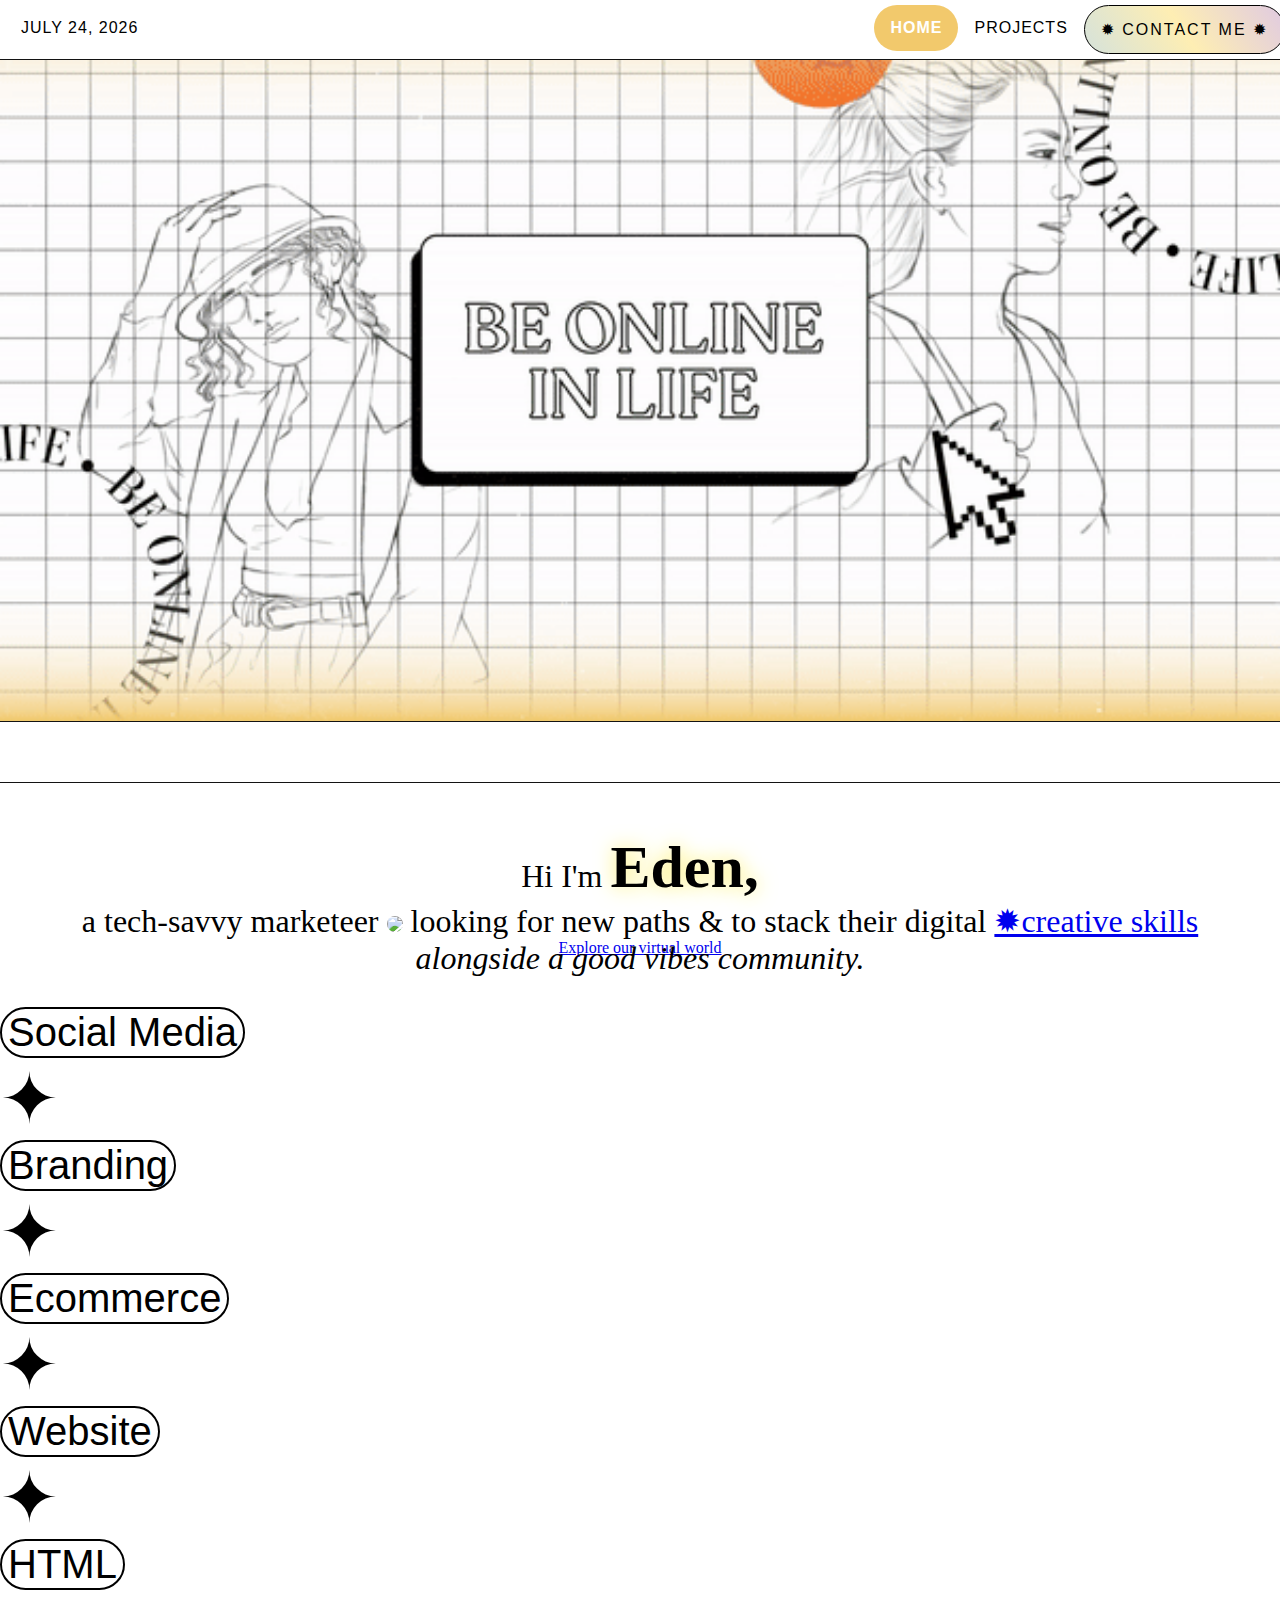
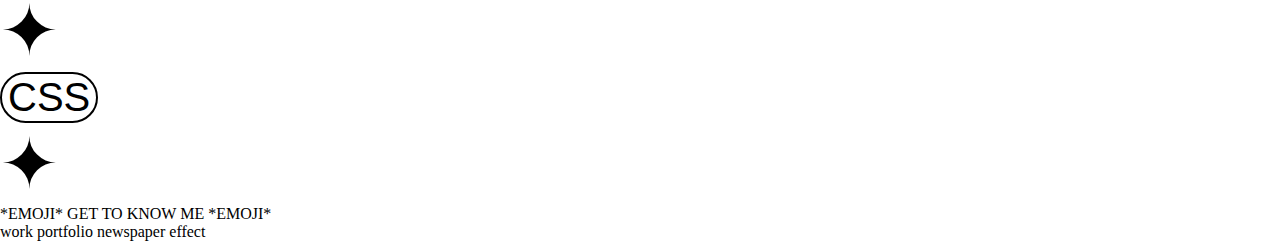
==== index.html @ e12b5750 "changing nav buttons and adding text of tech-savvy" ====
<!DOCTYPE html>
<html lang="en">

<head>
  <meta charset="UTF-8">
  <meta http-equiv="X-UA-Compatible" content="IE=edge">
  <meta name="viewport" content="width=device-width, initial-scale=1.0">
  <title>Eden Siregar ✦ Portfolio ✦</title>
  <link rel="stylesheet" href="css/style.css">
</head>

<body>
  <div class="container">
    <div class="topnav">
      <span class="menu-left" id="datetime"></span>
      <div class="topnav-right">
        <a class="active" href="#home">Home</a>
        <a href="#search">Projects</a>
        <a class="contact-button" href="#contact">✹ contact me ✹</a>
      </div>
    </div>
    <!-- <nav>
      <ul>
        <li><span class="menu-left" id="datetime"></span></li>
      </ul>
      <ul>
        <li><a class="menu-right" href="home">Home</a></li>
        <li><a class="menu-right" href="projects">Projects</a></li>
        <li><a class="menu-right" href="about">About</a></li>
      </ul>
    </nav> -->
    <header>
      <div>
        <img class="img"
          src="img/ezgif.com-gif-maker.gif">
      </div>
          <!-- 1 -->
    <div class="position-relative marquee-container d-none d-sm-block">
      <div class="marquee d-flex justify-content-around">
        <span>Do you have an exciting <b>project</b> in mind?</span>
        <a class="bubble-link-arrow">Contac me</a>
        <span>Ready to start?</span>
        <a class="bubble-link-arrow">Contac me</a>
        <span>For collabs</span>
        <a class="bubble-link-arrow">Contac me</a>
      </div>
    </div>
      <!-- <div>
        <p class="title">
          <span class="hi">Hi, I'm </span>
        </p>
      </div> -->
    </header>
    <!-- Main text -->
    <!-- 
      <div class="ilc-inline-text">
        <div class="ilc-inline-text-info">
          <h1 class="ilc-inline-text-name">For slashies
            <span class="ilc-inline-text-img-wrapper" id="ilc-inline-text-img-wrapper-home-girl">
              <img src="/s/ilc-backhat-tiny-2022-01-29.jpg">
            </span>
          looking for new <span class="ilc-words-on-line-above-a">paths &amp; to stack their digital</span> <a href="https://ilovecreatives.com/course-directory">✹creative skills</a> <em>alongside a good vibes community.</em></h1>
          <div class="ilc-inline-text-small-text">
            <a href="#home-creative-profiles">Explore our virtual world →</a>
          </div>
        </div>
      </div>


     -->

    <div class="main-text-div">
      <div class="main-text-div-inner">
        <h1 class="main-text">
          Hi I'm <span class="edenname">Eden,</span>
          <span class="main-text-img-wrapper">a tech-savvy marketeer
            <img src="https://ilovecreatives.com/s/ilc-backhat-tiny-2022-01-29.jpg">
            <!-- Continue from class main-text-words-on-line-above -->
            looking for new <span class="main-text-words-on-line-above">paths &amp; to stack their digital</span> <a
              href="https://ilovecreatives.com/course-directory">✹creative skills</a> <em>alongside a good vibes
              community.</em>
        </h1>
        </span>
        </h1>
        <div class="small-text">
          <a href="www.google.com">Explore our virtual world</a>
        </div>
      </div>
    </div>

    <div><button class="button4">Social Media</button></div><div class="symbol">✦</div> 
    <div><button class="button4">Branding</button></div><div class="symbol">✦</div> 
    <div><button class="button4">Ecommerce</button></div><div class="symbol">✦</div> 
    <div><button class="button4">Website</button></div><div class="symbol">✦</div> 
    <div><button class="button4">HTML</button></div><div class="symbol">✦</div> 
    <div><button class="button4">CSS</button></div><div class="symbol">✦</div> 

    <div>*EMOJI* GET TO KNOW ME *EMOJI*</div>

    <div>work portfolio newspaper effect</div>
    
  </div>
  <!-- JS Files -->
  <script src="js/main.js"></script>
</body>

</html>
---- css/style.css ----
/* Add a black background color to the top navigation */
.topnav {
  background-color: white;
  overflow: hidden;
  position: fixed;
  width: 100%;
  top: 0px;
  z-index: 999;
  font-family: Arial, Helvetica, sans-serif;
  border-bottom: solid 1px #131313;
  letter-spacing: 1px;
  text-transform: uppercase;
  padding: 5px;
}

/* Style the links inside the navigation bar */
.topnav a {
float: left;
color: black;
text-align: center;
padding: 14px 16px;
text-decoration: none;
font-size: 16px;
}

.topnav span {
  float: left;
  color: black;
  text-align: center;
  padding: 14px 16px;
  text-decoration: none;
  font-size: 16px;
  }

  .contact-button {
    background-image: linear-gradient(236deg, #e0cae2, #feeeb3 51%, #d5e2db);
    border-style: solid;
    border-width: 1px;
    border-radius: 25px;
    letter-spacing: 2px;
  }

  .contact-button:hover {
    background-image: linear-gradient(236deg, #e0cae2, #feeeb3 51%, #d5e2db);
    border-style: solid;
    border-width: 1px;
    border-radius: 25px;
    letter-spacing: 2px;
  }

/* Change the color of links on hover */
.topnav a:hover {
background-color: #ddd;
color: white;
border-radius: 25px;
}

/* Add a color to the active/current link */
.topnav a.active {
background-color: #f2c96c;
color: white;
font-weight: bold;
border-radius: 25px;
}

/* Right-aligned section inside the top navigation */
.topnav-right {
float: right;
}

header {
  margin-top: 0px;
}

body {
  margin: 0px;
  background-color: white;
}

.container {
  width: 100%;
  margin-left: auto;
  margin-right: auto;
  background-color: white;
}

.title {
  width: 100%;
  font-family: sans-serif;
  font-weight: bold;
  text-transform: uppercase;
  text-align: center;
  font-size: 150px;
  position: relative;
  top: 200px;
  color: #5eabe7;
}

.hi {
  position: relative;
  bottom: 50px;
  font-size: 50px;
}

.img {
  width: 100%;
  height: auto;
}

/* Main text */
.main-text-div {
  display: flex;
  text-align: center;
  padding: 50px;
}

.main-text-div-inner {
  display: block;
  flex: 1 1 auto;
}

.main-text {
  display: inline;
  text-align: center;
  font-weight: normal;
}

h1:first-child, h2:first-child, h3:first-child {
  margin-top: 0;
}

span.main-text-img-wrapper {
  height: 0.8em;
}

.main-text-img-wrapper {
  display: inline-block;
  vertical-align: top;
  position: relative;
}

.main-text-img-wrapper img {
  position: relative;
  height: 100%;
  top: 0px;
  left: 0px;
  border-radius: 8px;
}
img {
  max-width: 100%;
  border: 0;
}

.ilc-inline-text-small-text {
  display: inline-block;
  position: relative;
  vertical-align: top;
  white-space: normal;
  max-width: 100px;
  top: 14px;
  font-size: 15px;
  line-height: 1.1em;
  transition: all ease-in-out 200ms;
}

.marquee-container {
  height: 60px;
  font-size: 18px;
  font-family: sans-serif;
  overflow: hidden;
  line-height: 60px;
  border-bottom: solid 1px #131313;
  border-top: solid 7px #131313;
  margin-top: -10px;
}

.bubble-link-arrow {
  text-transform: uppercase;
  border: solid 1px #131313;
  border-radius: 10px;
  margin-left: 5px;
  margin-right: 5px;
  padding-left: 10px;
  padding-right: 10px;
  cursor: pointer;
}

  .marquee {
    left: 100%;
    width: 100%;
    overflow: hidden;
    position: absolute;
    white-space: nowrap;
    animation: marquee 30s linear infinite;
  }

  .marquee2 {
    animation-delay: 15s;
  }
  b {
    padding-left: 10px;
  }


@keyframes marquee {
  0% {
    left: 100%;
  }
  100% {
    left: -100%
  }
}

.button4 {
  background-color: white;
  color: black;
  border: 2px solid #000000;
  border-radius: 30px;
  font-size: 40px;
}

.button4:hover {
  background-color: #000000;
  color: white
}

.symbol {
  font-size: 70px;
}

.edenname {
  text-shadow: 0 0 20px #fff171;
  font-size: 60px;
  font-weight: bold;
}
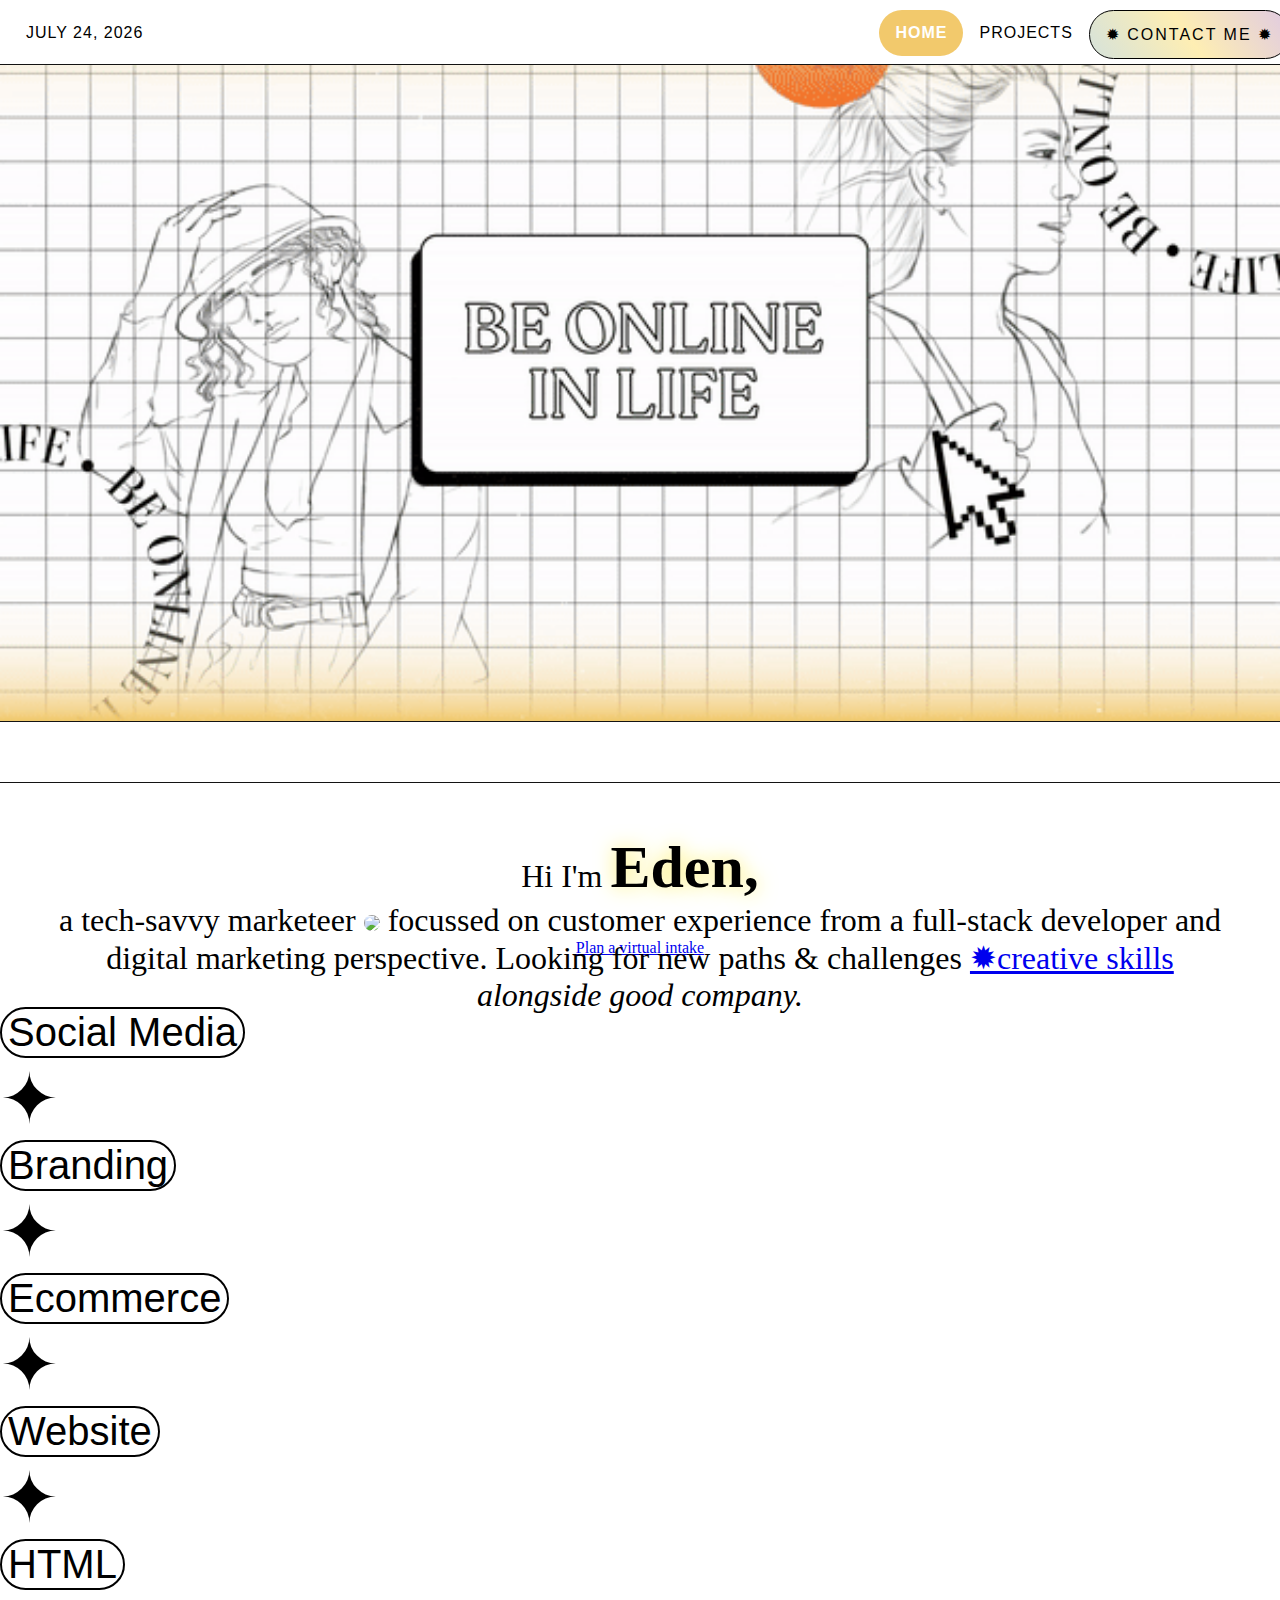
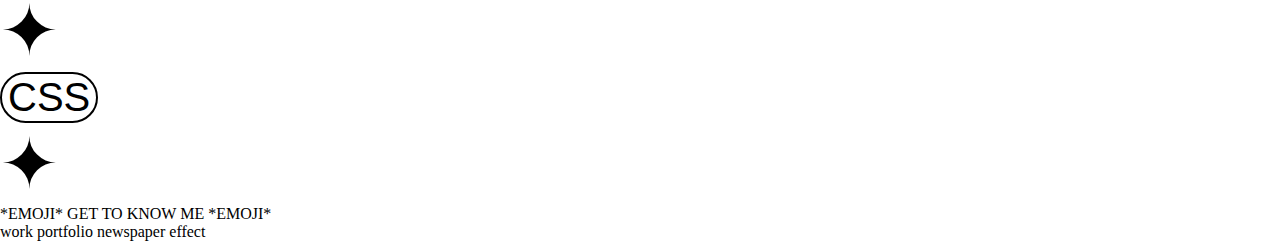
==== commit 53bc2e60: "text edits for tech savvy text" ====
--- a/index.html
+++ b/index.html
@@ -76,14 +76,13 @@
           <span class="main-text-img-wrapper">a tech-savvy marketeer
             <img src="https://ilovecreatives.com/s/ilc-backhat-tiny-2022-01-29.jpg">
             <!-- Continue from class main-text-words-on-line-above -->
-            looking for new <span class="main-text-words-on-line-above">paths &amp; to stack their digital</span> <a
-              href="https://ilovecreatives.com/course-directory">✹creative skills</a> <em>alongside a good vibes
-              community.</em>
+            focussed on customer experience from a full-stack developer and digital marketing perspective. Looking for new <span class="main-text-words-on-line-above">paths &amp; challenges</span> <a
+              href="https://ilovecreatives.com/course-directory">✹creative skills</a> <em>alongside good company.</em>
         </h1>
         </span>
         </h1>
         <div class="small-text">
-          <a href="www.google.com">Explore our virtual world</a>
+          <a href="www.google.com">Plan a virtual intake</a>
         </div>
       </div>
     </div>
--- a/css/style.css
+++ b/css/style.css
@@ -10,7 +10,7 @@
   border-bottom: solid 1px #131313;
   letter-spacing: 1px;
   text-transform: uppercase;
-  padding: 5px;
+  padding: 10px 5px 5px 10px;
 }
 
 /* Style the links inside the navigation bar */
@@ -146,6 +146,7 @@
   left: 0px;
   border-radius: 8px;
 }
+
 img {
   max-width: 100%;
   border: 0;
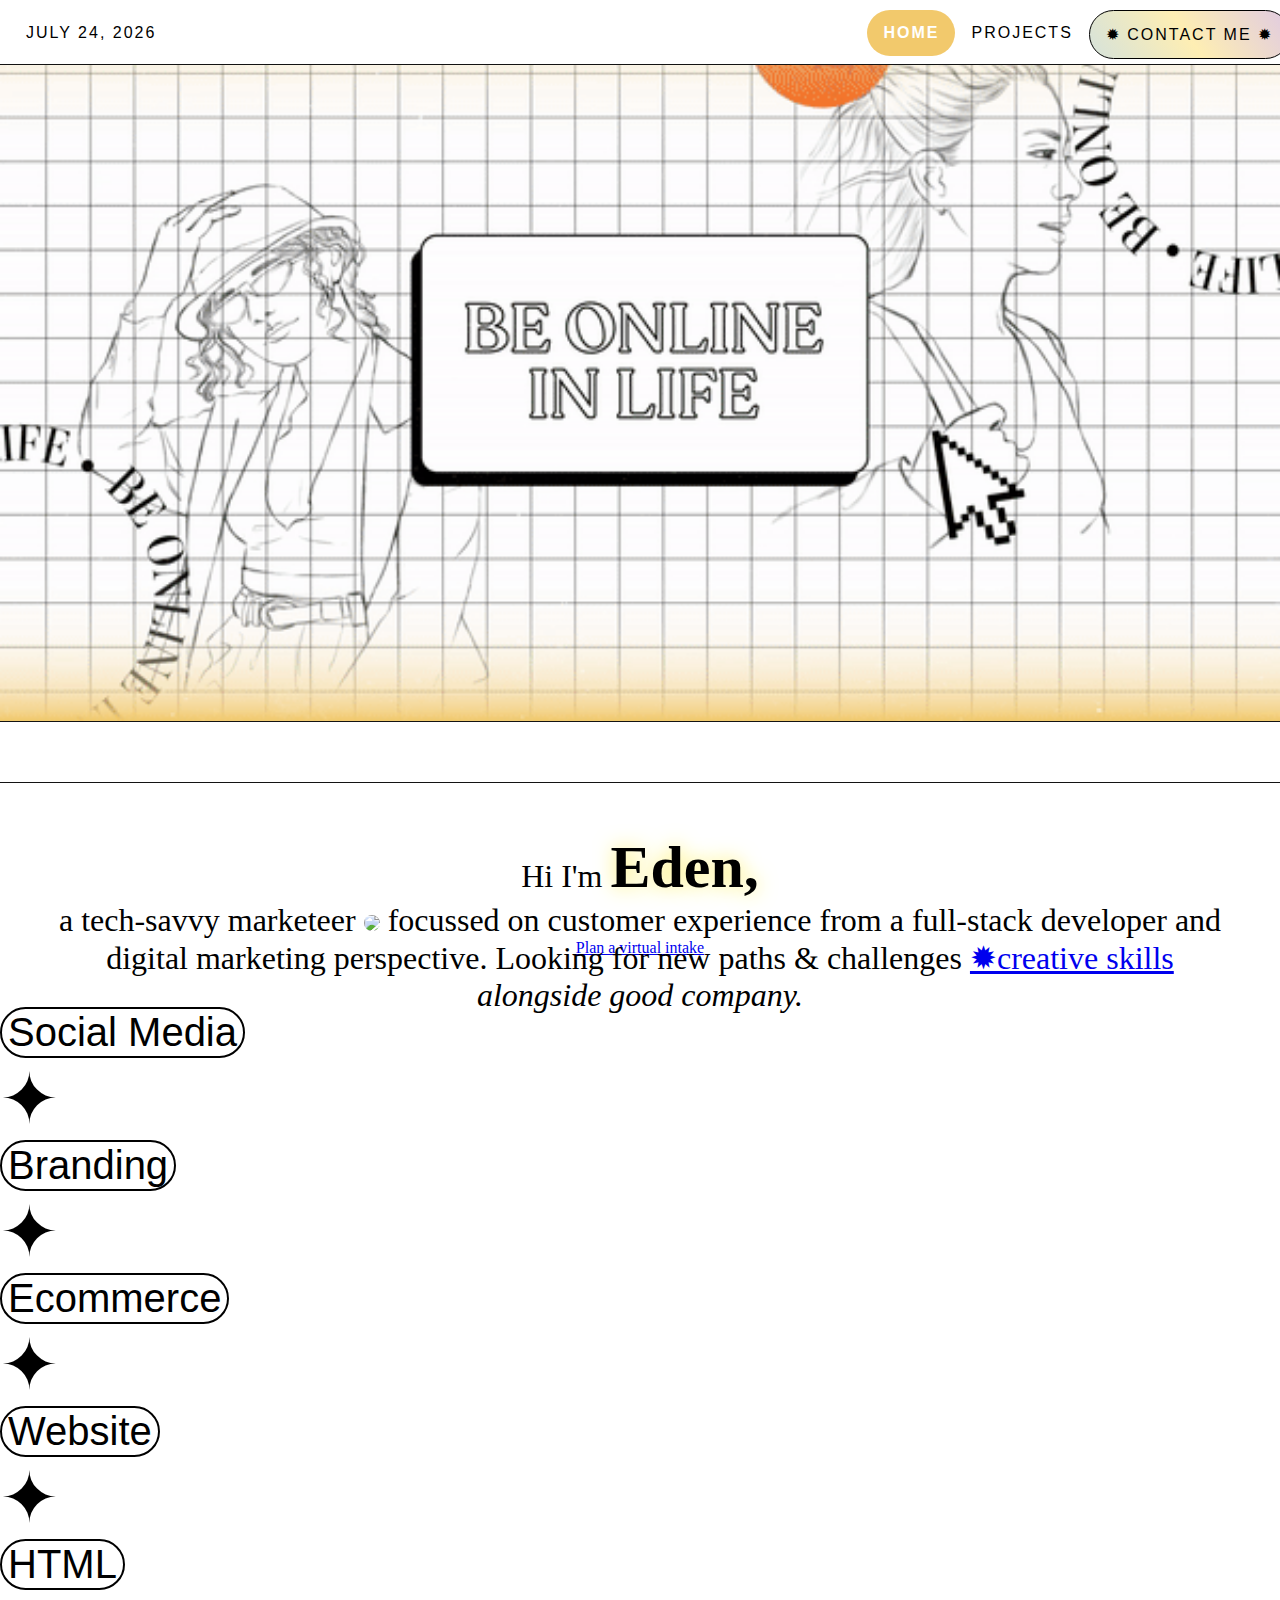
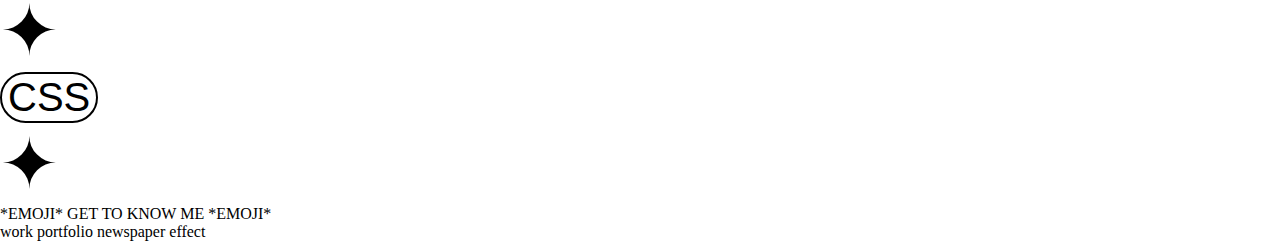
==== commit e7fae9bb: "banners try-out" ====
--- a/index.html
+++ b/index.html
@@ -30,6 +30,8 @@
       </ul>
     </nav> -->
     <header>
+
+    </div>
       <div>
         <img class="img"
           src="img/ezgif.com-gif-maker.gif">
@@ -37,14 +39,29 @@
           <!-- 1 -->
     <div class="position-relative marquee-container d-none d-sm-block">
       <div class="marquee d-flex justify-content-around">
-        <span>Do you have an exciting <b>project</b> in mind?</span>
-        <a class="bubble-link-arrow">Contac me</a>
-        <span>Ready to start?</span>
-        <a class="bubble-link-arrow">Contac me</a>
+        <span>Curious about my professional background?</span>
+        <a class="bubble-link-arrow">Check out my LinkedIn</a>
+        <span>Ready to start? No dancing around the bushes</span>
+        <a class="bubble-link-arrow">Get your estimate here</a>
         <span>For collabs</span>
         <a class="bubble-link-arrow">Contac me</a>
       </div>
     </div>
+
+              <!-- 2 -->
+              <div class="openforwork-banner">
+                <div class="marquee d-flex justify-content-around">
+                  <span>OPEN FOR WORK</span>
+                  <a class="bubble-link-arrow">HIRE ME</a>
+                  <span>OPEN FOR WORK</span>
+                  <a class="bubble-link-arrow">HIRE ME</a>
+                  <span>OPEN FOR WORK</span>
+                  <a class="bubble-link-arrow">HIRE ME</a>
+                  <span>OPEN FOR WORK</span>
+                  <a class="bubble-link-arrow">HIRE ME</a>
+                </div>
+              </div>
+
       <!-- <div>
         <p class="title">
           <span class="hi">Hi, I'm </span>
--- a/css/style.css
+++ b/css/style.css
@@ -8,7 +8,7 @@
   z-index: 999;
   font-family: Arial, Helvetica, sans-serif;
   border-bottom: solid 1px #131313;
-  letter-spacing: 1px;
+  letter-spacing: 2px;
   text-transform: uppercase;
   padding: 10px 5px 5px 10px;
 }
@@ -67,6 +67,7 @@
 .topnav-right {
 float: right;
 }
+
 
 header {
   margin-top: 0px;
@@ -186,6 +187,11 @@
   cursor: pointer;
 }
 
+.bubble-link-arrow:hover {
+  background-color: #7a6151;
+  cursor: pointer;
+}
+
   .marquee {
     left: 100%;
     width: 100%;
@@ -233,4 +239,12 @@
   text-shadow: 0 0 20px #fff171;
   font-size: 60px;
   font-weight: bold;
+}
+
+.openforwork-banner {
+  left: 100%;
+  width: 100%;
+  position: relative;
+  white-space: nowrap;
+  animation: marquee 60s linear infinite;
 }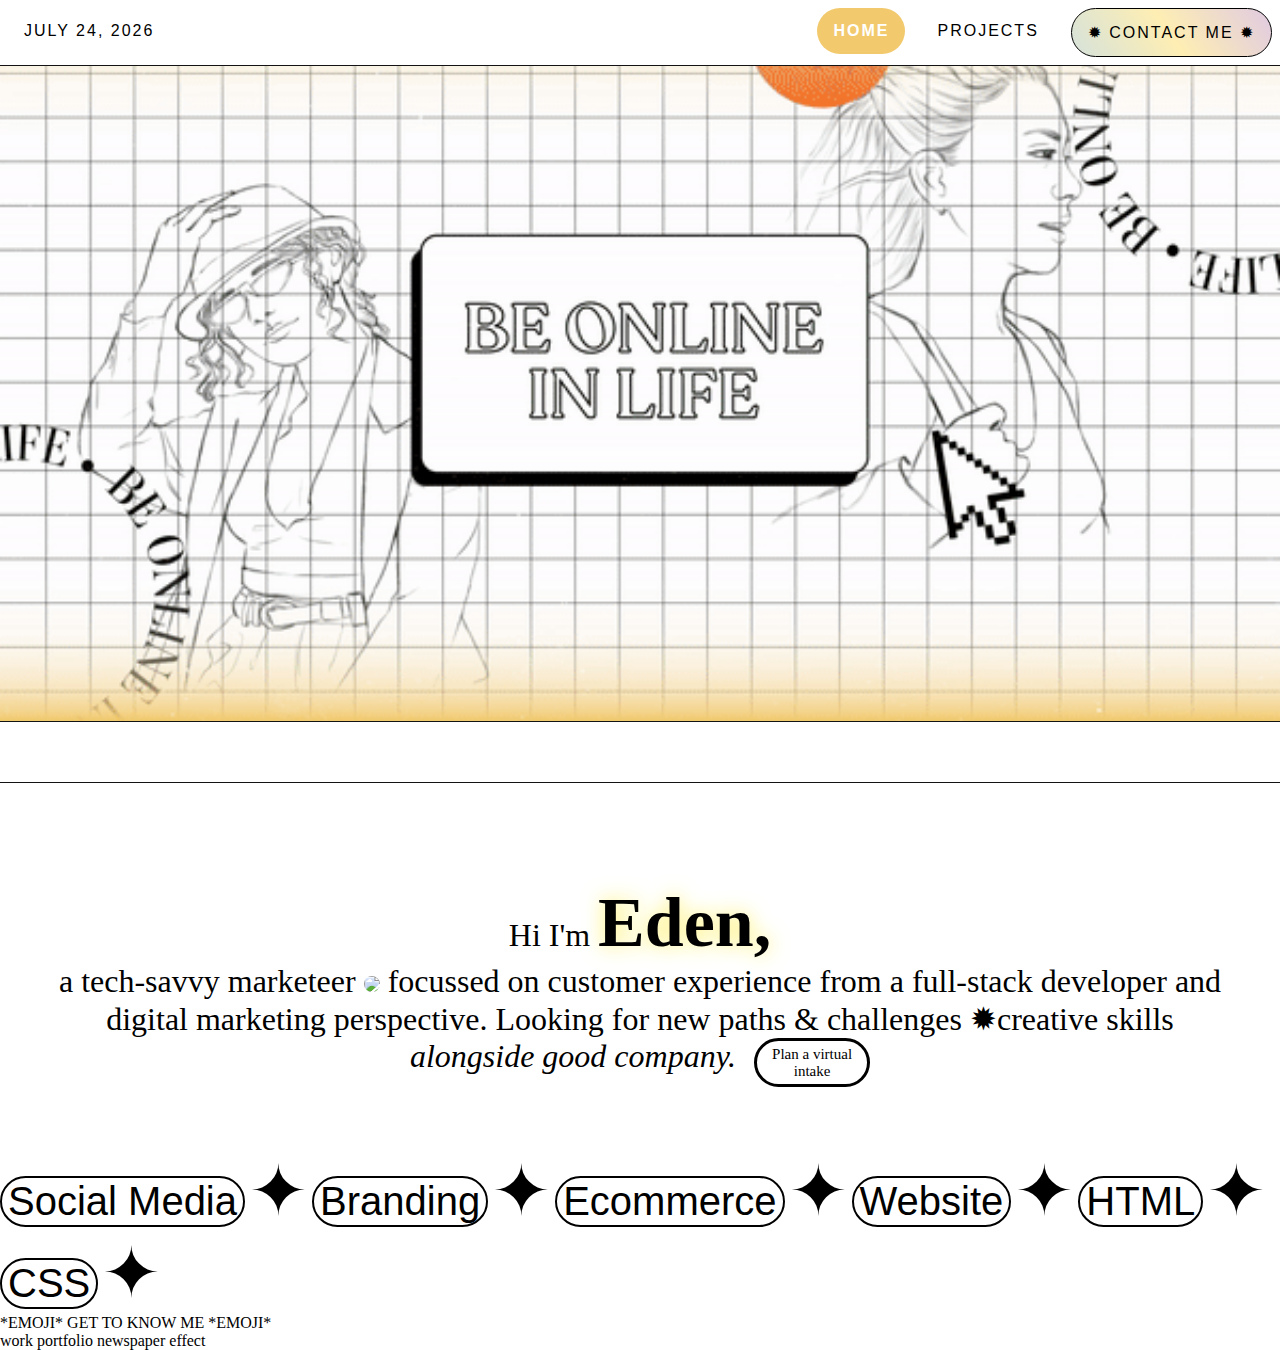
==== commit dc044be2: "banner and button symbols optimised" ====
--- a/index.html
+++ b/index.html
@@ -31,45 +31,44 @@
     </nav> -->
     <header>
 
+  </div>
+  <div>
+    <img class="img" src="img/ezgif.com-gif-maker.gif">
+  </div>
+  <!-- 1 -->
+  <div class="position-relative marquee-container d-none d-sm-block">
+    <div class="marquee d-flex justify-content-around">
+      <span>Curious about my professional background?</span>
+      <a class="bubble-link-arrow">Check out my LinkedIn</a>
+      <span>Ready to start? No dancing around the bushes</span>
+      <a class="bubble-link-arrow">Get your estimate here</a>
+      <span>For collabs</span>
+      <a class="bubble-link-arrow">Contac me</a>
     </div>
-      <div>
-        <img class="img"
-          src="img/ezgif.com-gif-maker.gif">
-      </div>
-          <!-- 1 -->
-    <div class="position-relative marquee-container d-none d-sm-block">
-      <div class="marquee d-flex justify-content-around">
-        <span>Curious about my professional background?</span>
-        <a class="bubble-link-arrow">Check out my LinkedIn</a>
-        <span>Ready to start? No dancing around the bushes</span>
-        <a class="bubble-link-arrow">Get your estimate here</a>
-        <span>For collabs</span>
-        <a class="bubble-link-arrow">Contac me</a>
-      </div>
+  </div>
+
+  <!-- 2 -->
+  <div class="openforwork-banner">
+    <div class="marquee d-flex justify-content-around">
+      <span>OPEN FOR WORK</span>
+      <a class="bubble-link-arrow">HIRE ME</a>
+      <span>OPEN FOR WORK</span>
+      <a class="bubble-link-arrow">HIRE ME</a>
+      <span>OPEN FOR WORK</span>
+      <a class="bubble-link-arrow">HIRE ME</a>
+      <span>OPEN FOR WORK</span>
+      <a class="bubble-link-arrow">HIRE ME</a>
     </div>
+  </div>
 
-              <!-- 2 -->
-              <div class="openforwork-banner">
-                <div class="marquee d-flex justify-content-around">
-                  <span>OPEN FOR WORK</span>
-                  <a class="bubble-link-arrow">HIRE ME</a>
-                  <span>OPEN FOR WORK</span>
-                  <a class="bubble-link-arrow">HIRE ME</a>
-                  <span>OPEN FOR WORK</span>
-                  <a class="bubble-link-arrow">HIRE ME</a>
-                  <span>OPEN FOR WORK</span>
-                  <a class="bubble-link-arrow">HIRE ME</a>
-                </div>
-              </div>
-
-      <!-- <div>
+  <!-- <div>
         <p class="title">
           <span class="hi">Hi, I'm </span>
         </p>
       </div> -->
-    </header>
-    <!-- Main text -->
-    <!-- 
+  </header>
+  <!-- Main text -->
+  <!-- 
       <div class="ilc-inline-text">
         <div class="ilc-inline-text-info">
           <h1 class="ilc-inline-text-name">For slashies
@@ -86,35 +85,49 @@
 
      -->
 
-    <div class="main-text-div">
-      <div class="main-text-div-inner">
-        <h1 class="main-text">
-          Hi I'm <span class="edenname">Eden,</span>
-          <span class="main-text-img-wrapper">a tech-savvy marketeer
-            <img src="https://ilovecreatives.com/s/ilc-backhat-tiny-2022-01-29.jpg">
-            <!-- Continue from class main-text-words-on-line-above -->
-            focussed on customer experience from a full-stack developer and digital marketing perspective. Looking for new <span class="main-text-words-on-line-above">paths &amp; challenges</span> <a
-              href="https://ilovecreatives.com/course-directory">✹creative skills</a> <em>alongside good company.</em>
-        </h1>
-        </span>
-        </h1>
-        <div class="small-text">
-          <a href="www.google.com">Plan a virtual intake</a>
-        </div>
-      </div>
+  <div class="main-text-div">
+    <div class="main-text-div-inner">
+      <h1 class="main-text">
+        Hi I'm <span class="edenname">Eden,</span>
+        <span class="main-text-img-wrapper">a tech-savvy marketeer
+          <img src="https://ilovecreatives.com/s/ilc-backhat-tiny-2022-01-29.jpg">
+          <!-- Continue from class main-text-words-on-line-above -->
+          focussed on customer experience from a full-stack developer and digital marketing perspective. Looking for new
+          <span class="main-text-words-on-line-above">paths &amp; challenges</span> <a
+            href="https://ilovecreatives.com/course-directory">✹creative skills</a> <em>alongside good company.</em>
+          <div class="small-text">
+            <a href="www.google.com">Plan a virtual intake</a>
+          </div>
+      </h1>
+      </span>
     </div>
+  </div>
 
-    <div><button class="button4">Social Media</button></div><div class="symbol">✦</div> 
-    <div><button class="button4">Branding</button></div><div class="symbol">✦</div> 
-    <div><button class="button4">Ecommerce</button></div><div class="symbol">✦</div> 
-    <div><button class="button4">Website</button></div><div class="symbol">✦</div> 
-    <div><button class="button4">HTML</button></div><div class="symbol">✦</div> 
-    <div><button class="button4">CSS</button></div><div class="symbol">✦</div> 
+  <div class="buttons-symbols">
+    <div class="button-symbol-item">
+      <button class="button4">Social Media</button>
+    </div>
+    <div class="symbol button-symbol-item">✦</div>
+    <div class="button-symbol-item">
+      <button class="button4">Branding</button>
+    </div>
+    <div  class="symbol button-symbol-item">✦</div>
+    <div class="button-symbol-item">
+      <button class="button4">Ecommerce</button>
+    </div>
+    <div  class="symbol button-symbol-item">✦</div>
+    <div class="button-symbol-item"><button class="button4">Website</button></div>
+    <div  class="symbol button-symbol-item">✦</div>
+    <div class="button-symbol-item"><button class="button4">HTML</button></div>
+    <div  class="symbol button-symbol-item">✦</div>
+    <div class="button-symbol-item"><button class="button4">CSS</button></div>
+    <div  class="symbol button-symbol-item">✦</div>
+  </div>
 
-    <div>*EMOJI* GET TO KNOW ME *EMOJI*</div>
+  <div>*EMOJI* GET TO KNOW ME *EMOJI*</div>
 
-    <div>work portfolio newspaper effect</div>
-    
+  <div>work portfolio newspaper effect</div>
+
   </div>
   <!-- JS Files -->
   <script src="js/main.js"></script>
--- a/css/style.css
+++ b/css/style.css
@@ -10,7 +10,6 @@
   border-bottom: solid 1px #131313;
   letter-spacing: 2px;
   text-transform: uppercase;
-  padding: 10px 5px 5px 10px;
 }
 
 /* Style the links inside the navigation bar */
@@ -21,6 +20,7 @@
 padding: 14px 16px;
 text-decoration: none;
 font-size: 16px;
+margin: 8px;
 }
 
 .topnav span {
@@ -30,6 +30,7 @@
   padding: 14px 16px;
   text-decoration: none;
   font-size: 16px;
+  margin: 8px;
   }
 
   .contact-button {
@@ -38,6 +39,7 @@
     border-width: 1px;
     border-radius: 25px;
     letter-spacing: 2px;
+    margin-right: 20px;
   }
 
   .contact-button:hover {
@@ -46,6 +48,7 @@
     border-width: 1px;
     border-radius: 25px;
     letter-spacing: 2px;
+    font-weight: bold;
   }
 
 /* Change the color of links on hover */
@@ -113,6 +116,7 @@
   display: flex;
   text-align: center;
   padding: 50px;
+  margin-bottom: 100px;
 }
 
 .main-text-div-inner {
@@ -153,16 +157,34 @@
   border: 0;
 }
 
-.ilc-inline-text-small-text {
+.small-text {
   display: inline-block;
-  position: relative;
   vertical-align: top;
   white-space: normal;
   max-width: 100px;
-  top: 14px;
   font-size: 15px;
   line-height: 1.1em;
   transition: all ease-in-out 200ms;
+  border: solid;
+  border-radius: 25px;
+  padding: 5px;
+  margin-left: 10px;
+  cursor: pointer;
+}
+
+.small-text:hover {
+  background-color: #7a6151;
+  cursor: pointer;
+  color: white;
+}
+
+a {
+  color: inherit;
+  text-decoration: none;
+}
+
+a {
+  background-color: transparent;
 }
 
 .marquee-container {
@@ -237,14 +259,23 @@
 
 .edenname {
   text-shadow: 0 0 20px #fff171;
-  font-size: 60px;
+  font-size: 70px;
   font-weight: bold;
 }
 
 .openforwork-banner {
   left: 100%;
   width: 100%;
+  height: 50px;
+  overflow: hidden;
   position: relative;
   white-space: nowrap;
-  animation: marquee 60s linear infinite;
+  animation: marquee 30s linear infinite;
+  background-color: #cfda94;
+  text-align: center;
+  border-bottom: 1px;
+}
+
+.button-symbol-item {
+  display: inline-block;
 }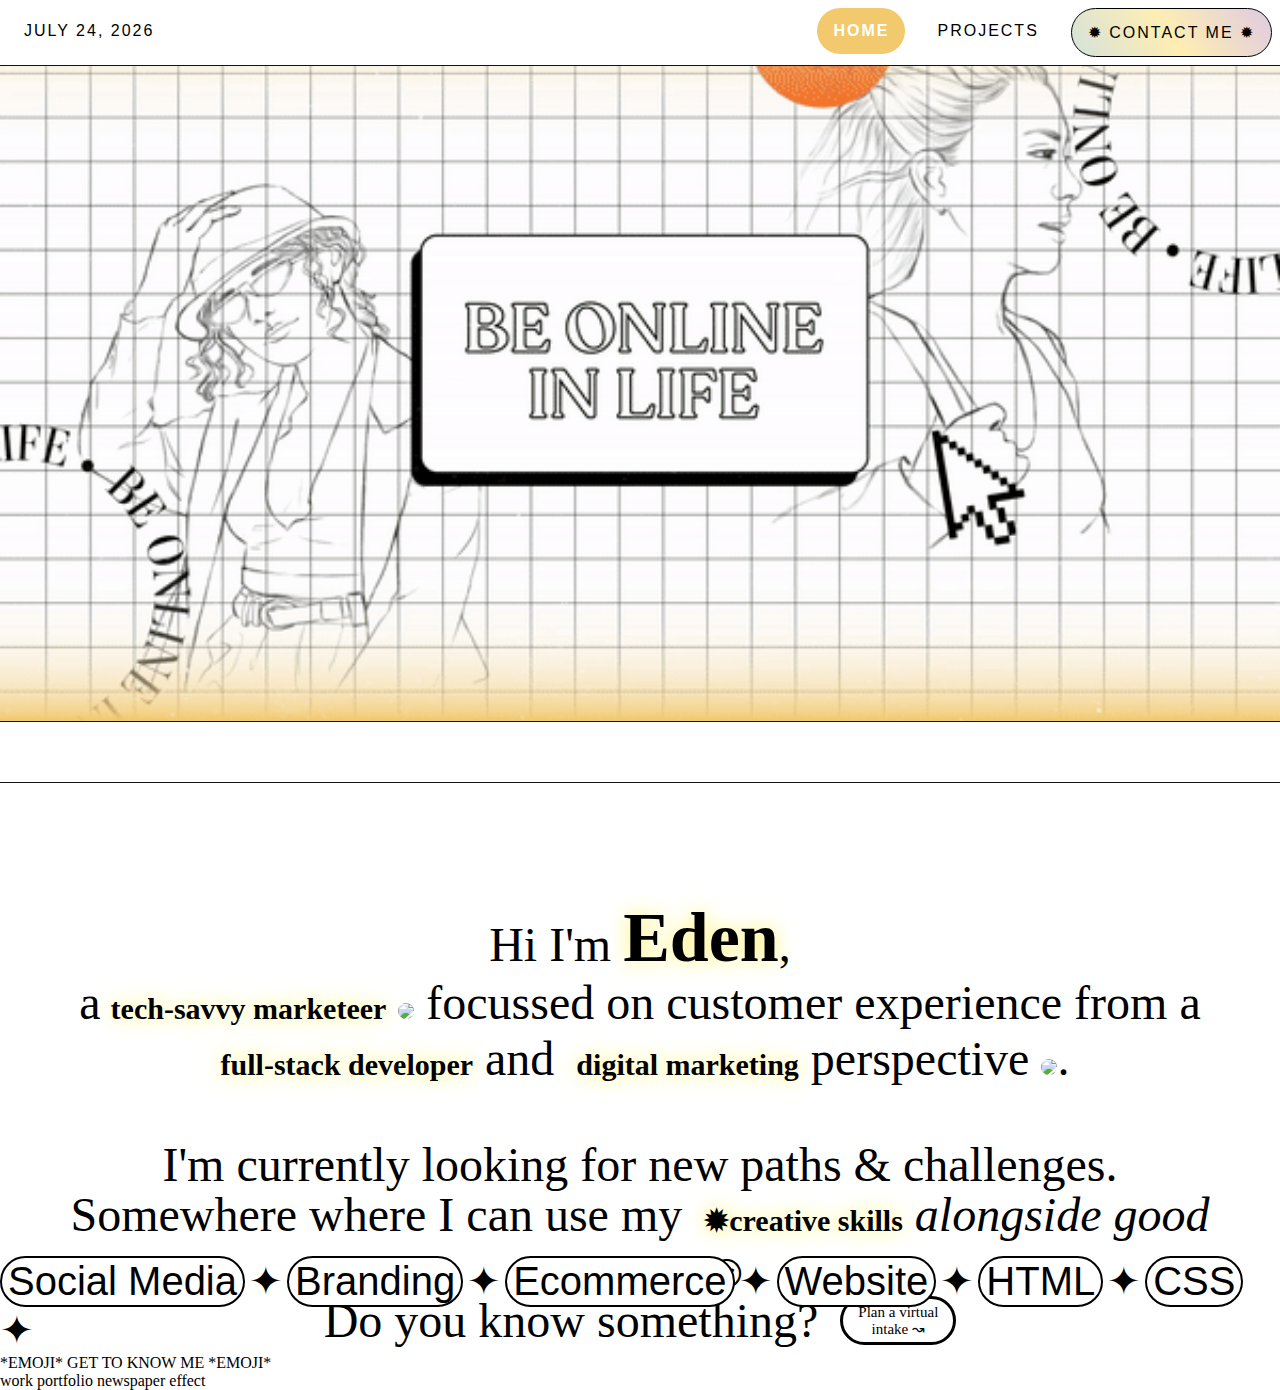
==== commit 9b6838ed: "fixing main text div with images and overlapping" ====
--- a/index.html
+++ b/index.html
@@ -44,12 +44,40 @@
       <a class="bubble-link-arrow">Get your estimate here</a>
       <span>For collabs</span>
       <a class="bubble-link-arrow">Contac me</a>
+      <span>Curious about my professional background?</span>
+      <a class="bubble-link-arrow">Check out my LinkedIn</a>
+      <span>Ready to start? No dancing around the bushes</span>
+      <a class="bubble-link-arrow">Get your estimate here</a>
+      <span>For collabs</span>
+      <a class="bubble-link-arrow">Contac me</a>
+      <span>Curious about my professional background?</span>
+      <a class="bubble-link-arrow">Check out my LinkedIn</a>
+      <span>Ready to start? No dancing around the bushes</span>
+      <a class="bubble-link-arrow">Get your estimate here</a>
+      <span>For collabs</span>
+      <a class="bubble-link-arrow">Contac me</a>
     </div>
   </div>
 
   <!-- 2 -->
   <div class="openforwork-banner">
     <div class="marquee d-flex justify-content-around">
+      <span>OPEN FOR WORK</span>
+      <a class="bubble-link-arrow">HIRE ME</a>
+      <span>OPEN FOR WORK</span>
+      <a class="bubble-link-arrow">HIRE ME</a>
+      <span>OPEN FOR WORK</span>
+      <a class="bubble-link-arrow">HIRE ME</a>
+      <span>OPEN FOR WORK</span>
+      <a class="bubble-link-arrow">HIRE ME</a>
+      <span>OPEN FOR WORK</span>
+      <a class="bubble-link-arrow">HIRE ME</a>
+      <span>OPEN FOR WORK</span>
+      <a class="bubble-link-arrow">HIRE ME</a>
+      <span>OPEN FOR WORK</span>
+      <a class="bubble-link-arrow">HIRE ME</a>
+      <span>OPEN FOR WORK</span>
+      <a class="bubble-link-arrow">HIRE ME</a>
       <span>OPEN FOR WORK</span>
       <a class="bubble-link-arrow">HIRE ME</a>
       <span>OPEN FOR WORK</span>
@@ -88,15 +116,15 @@
   <div class="main-text-div">
     <div class="main-text-div-inner">
       <h1 class="main-text">
-        Hi I'm <span class="edenname">Eden,</span>
-        <span class="main-text-img-wrapper">a tech-savvy marketeer
+        Hi I'm <span class="edenname"> Eden</span>,
+        <span class="main-text-img-wrapper">a<b>tech-savvy marketeer</b>
           <img src="https://ilovecreatives.com/s/ilc-backhat-tiny-2022-01-29.jpg">
           <!-- Continue from class main-text-words-on-line-above -->
-          focussed on customer experience from a full-stack developer and digital marketing perspective. Looking for new
-          <span class="main-text-words-on-line-above">paths &amp; challenges</span> <a
-            href="https://ilovecreatives.com/course-directory">✹creative skills</a> <em>alongside good company.</em>
+          focussed on customer experience from a <b>full-stack developer</b> and <b>digital marketing</b> perspective <img src="https://ilovecreatives.com/s/ilc-backhat-tiny-2022-01-29.jpg">. <br><br>I'm currently looking for new
+          <span class="main-text-words-on-line-above">paths &amp; challenges. <br> Somewhere where I can use my</span> <a
+            href="https://ilovecreatives.com/course-directory"><b>✹creative skills</b></a> <em>alongside good company</em> ☺︎. <br>Do you know something?
           <div class="small-text">
-            <a href="www.google.com">Plan a virtual intake</a>
+            <a href="www.google.com">Plan a virtual intake ↝</a>
           </div>
       </h1>
       </span>
--- a/css/style.css
+++ b/css/style.css
@@ -39,7 +39,7 @@
     border-width: 1px;
     border-radius: 25px;
     letter-spacing: 2px;
-    margin-right: 20px;
+    margin-right: 30px;
   }
 
   .contact-button:hover {
@@ -117,11 +117,15 @@
   text-align: center;
   padding: 50px;
   margin-bottom: 100px;
+  font-size: 24px;
 }
 
 .main-text-div-inner {
   display: block;
   flex: 1 1 auto;
+  line-height: 50px;
+  margin-top: 30px;
+  margin-bottom: 70px;
 }
 
 .main-text {
@@ -212,6 +216,7 @@
 .bubble-link-arrow:hover {
   background-color: #7a6151;
   cursor: pointer;
+  color: white;
 }
 
   .marquee {
@@ -254,7 +259,7 @@
 }
 
 .symbol {
-  font-size: 70px;
+  font-size: 40px;
 }
 
 .edenname {
@@ -263,6 +268,12 @@
   font-weight: bold;
 }
 
+b {
+  text-shadow: 0 0 20px #fff171;
+  font-size: 30px;
+  font-weight: bold;
+}
+
 .openforwork-banner {
   left: 100%;
   width: 100%;
@@ -278,4 +289,5 @@
 
 .button-symbol-item {
   display: inline-block;
+  position: relative;
 }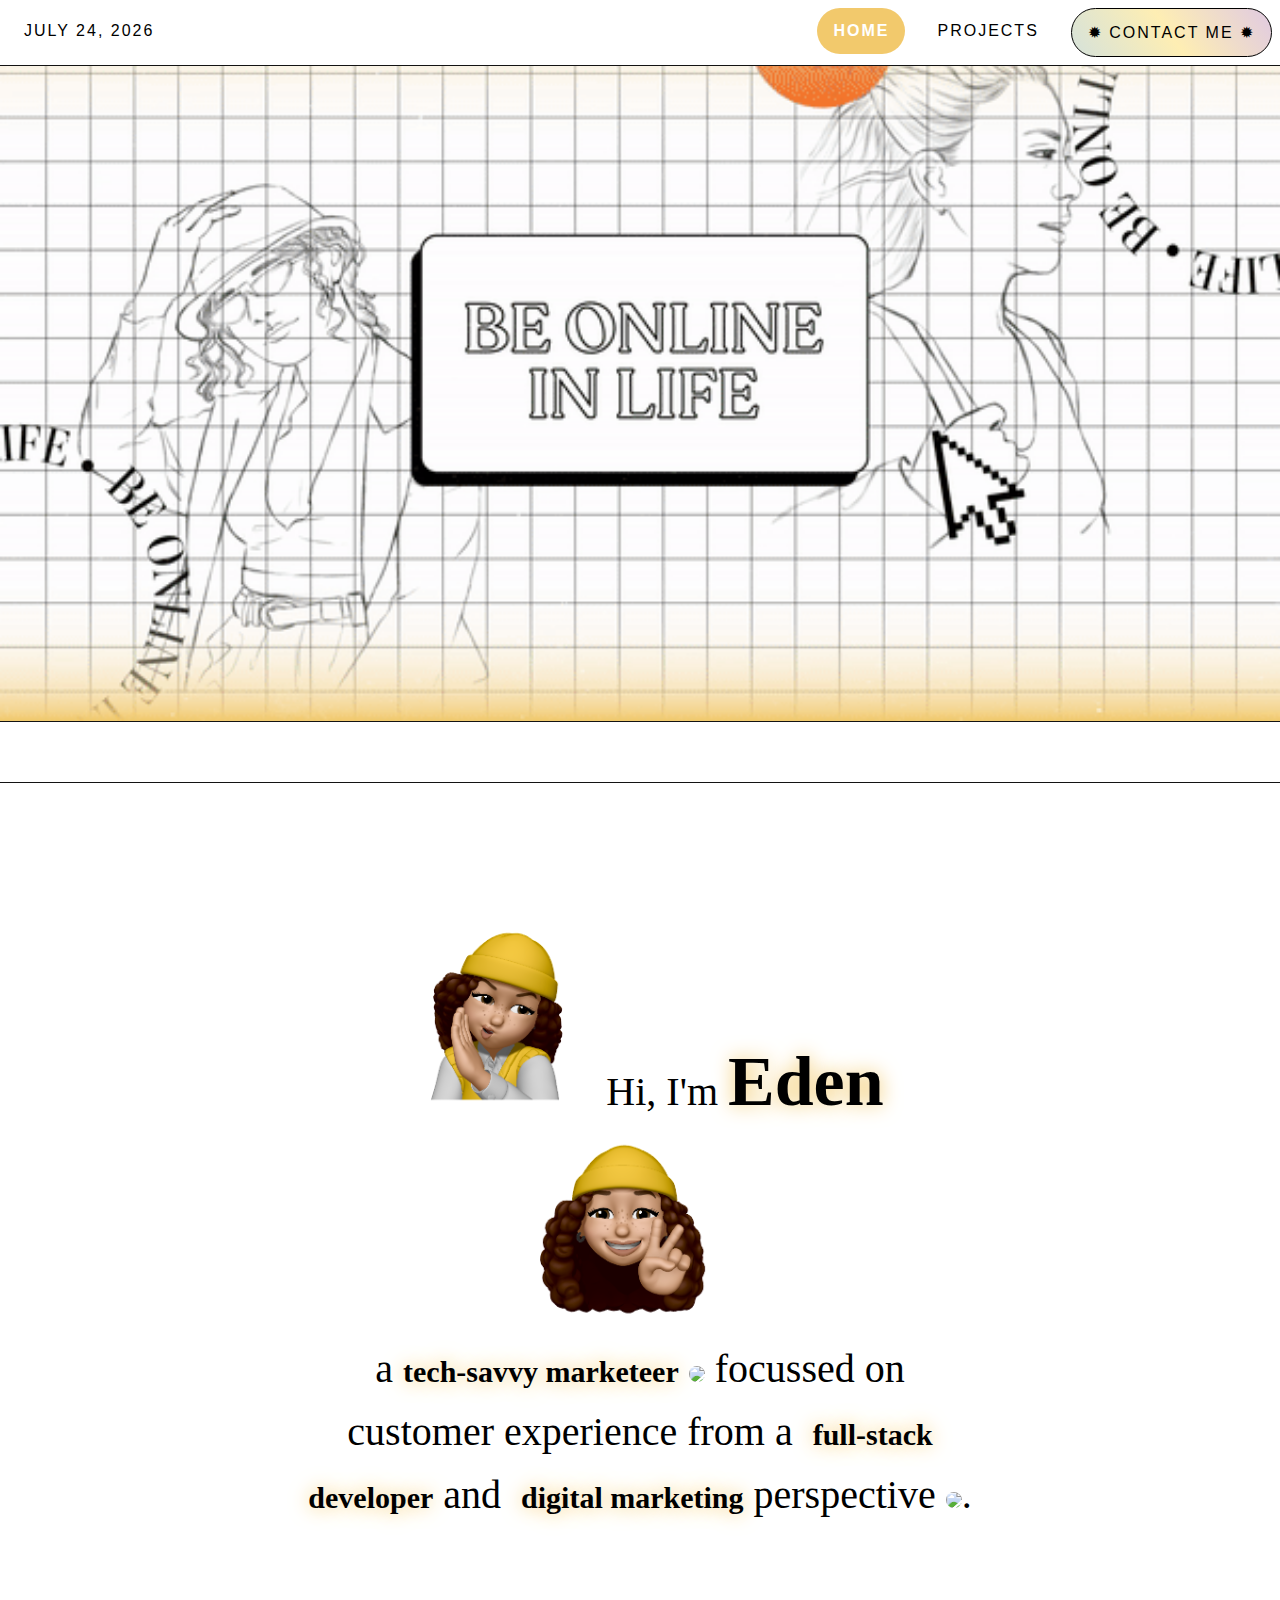
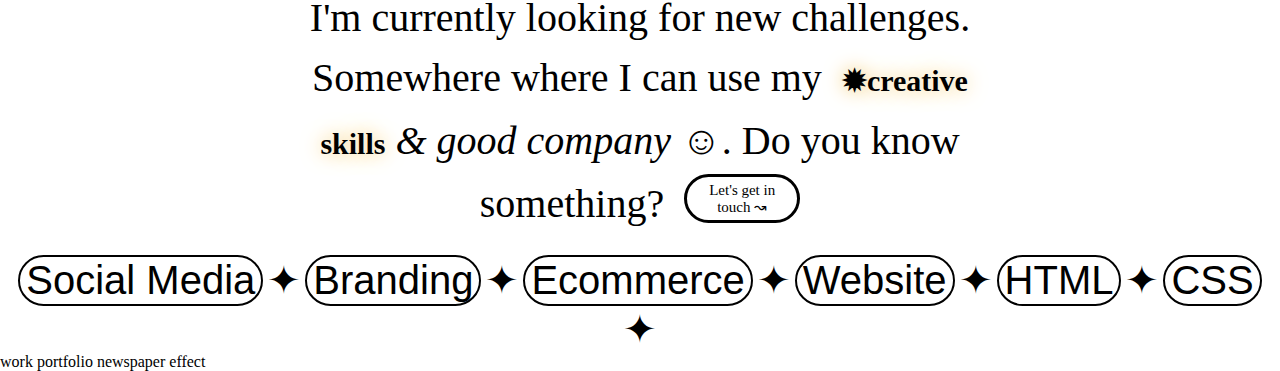
==== commit a4dd2233: "text edits and spacing" ====
--- a/index.html
+++ b/index.html
@@ -113,18 +113,19 @@
 
      -->
 
+
   <div class="main-text-div">
     <div class="main-text-div-inner">
       <h1 class="main-text">
-        Hi I'm <span class="edenname"> Eden</span>,
+        <div class="get-to-know-me"><img class="eden-emoji" src="img/yellow-emoji.png"> Hi, I'm <span class="edenname"> Eden  </span>   <img class="eden-emoji" src="img/peace-out-memoji.png"></div>
         <span class="main-text-img-wrapper">a<b>tech-savvy marketeer</b>
           <img src="https://ilovecreatives.com/s/ilc-backhat-tiny-2022-01-29.jpg">
           <!-- Continue from class main-text-words-on-line-above -->
           focussed on customer experience from a <b>full-stack developer</b> and <b>digital marketing</b> perspective <img src="https://ilovecreatives.com/s/ilc-backhat-tiny-2022-01-29.jpg">. <br><br>I'm currently looking for new
-          <span class="main-text-words-on-line-above">paths &amp; challenges. <br> Somewhere where I can use my</span> <a
-            href="https://ilovecreatives.com/course-directory"><b>✹creative skills</b></a> <em>alongside good company</em> ☺︎. <br>Do you know something?
+          <span class="main-text-words-on-line-above">challenges. <br> Somewhere where I can use my</span> <a
+            href="https://ilovecreatives.com/course-directory"><b>✹creative skills</b></a> <em>&amp; good company</em> ☺︎. Do you know something?
           <div class="small-text">
-            <a href="www.google.com">Plan a virtual intake ↝</a>
+            <a href="www.google.com">Let's get in touch ↝</a>
           </div>
       </h1>
       </span>
@@ -152,8 +153,7 @@
     <div  class="symbol button-symbol-item">✦</div>
   </div>
 
-  <div>*EMOJI* GET TO KNOW ME *EMOJI*</div>
-
+  
   <div>work portfolio newspaper effect</div>
 
   </div>
--- a/css/style.css
+++ b/css/style.css
@@ -116,16 +116,20 @@
   display: flex;
   text-align: center;
   padding: 50px;
-  margin-bottom: 100px;
-  font-size: 24px;
+  padding-left: 300px;
+  padding-right: 300px;
+  margin-bottom: 300px;
+  margin-top: -130px;
+  font-size: 20px;
 }
 
 .main-text-div-inner {
   display: block;
   flex: 1 1 auto;
-  line-height: 50px;
-  margin-top: 30px;
-  margin-bottom: 70px;
+  line-height: 60px;
+  margin-top: 100px;
+  margin-bottom: 100px;
+  width: 50%;
 }
 
 .main-text {
@@ -263,13 +267,13 @@
 }
 
 .edenname {
-  text-shadow: 0 0 20px #fff171;
+  text-shadow: 0 0 20px #f2c96c;
   font-size: 70px;
   font-weight: bold;
 }
 
 b {
-  text-shadow: 0 0 20px #fff171;
+  text-shadow: 0 0 20px #f2c96c;
   font-size: 30px;
   font-weight: bold;
 }
@@ -281,13 +285,47 @@
   overflow: hidden;
   position: relative;
   white-space: nowrap;
-  animation: marquee 30s linear infinite;
+  animation: marquee 100s linear infinite;
   background-color: #cfda94;
   text-align: center;
   border-bottom: 1px;
+  font-size: 18px;
+  font-family: sans-serif;
+  font-weight: bold;
+  line-height: 50px;
+  border-bottom: solid 1px #131313;
+  border-top: solid 1px #131313;
+}
+
+.buttons-symbols {
+  position: relative;
+  text-align: center;
 }
 
 .button-symbol-item {
   display: inline-block;
   position: relative;
+}
+
+.eden-emoji {
+  text-align: center;
+  height: 200px;
+}
+
+.get-to-know-me {
+  text-align: center;
+  margin-top: 50px;
+}
+
+.get-to-know-button {
+  background-image: linear-gradient(236deg, #e0cae2, #feeeb3 51%, #d5e2db);
+  border-style: solid;
+  border-width: 1px;
+  border-radius: 25px;
+  letter-spacing: 2px;
+  margin-right: 30px;
+  font-size: 30px;
+  text-align: center;
+  vertical-align: middle;
+  font-family: Arial, Helvetica, sans-serif;
 }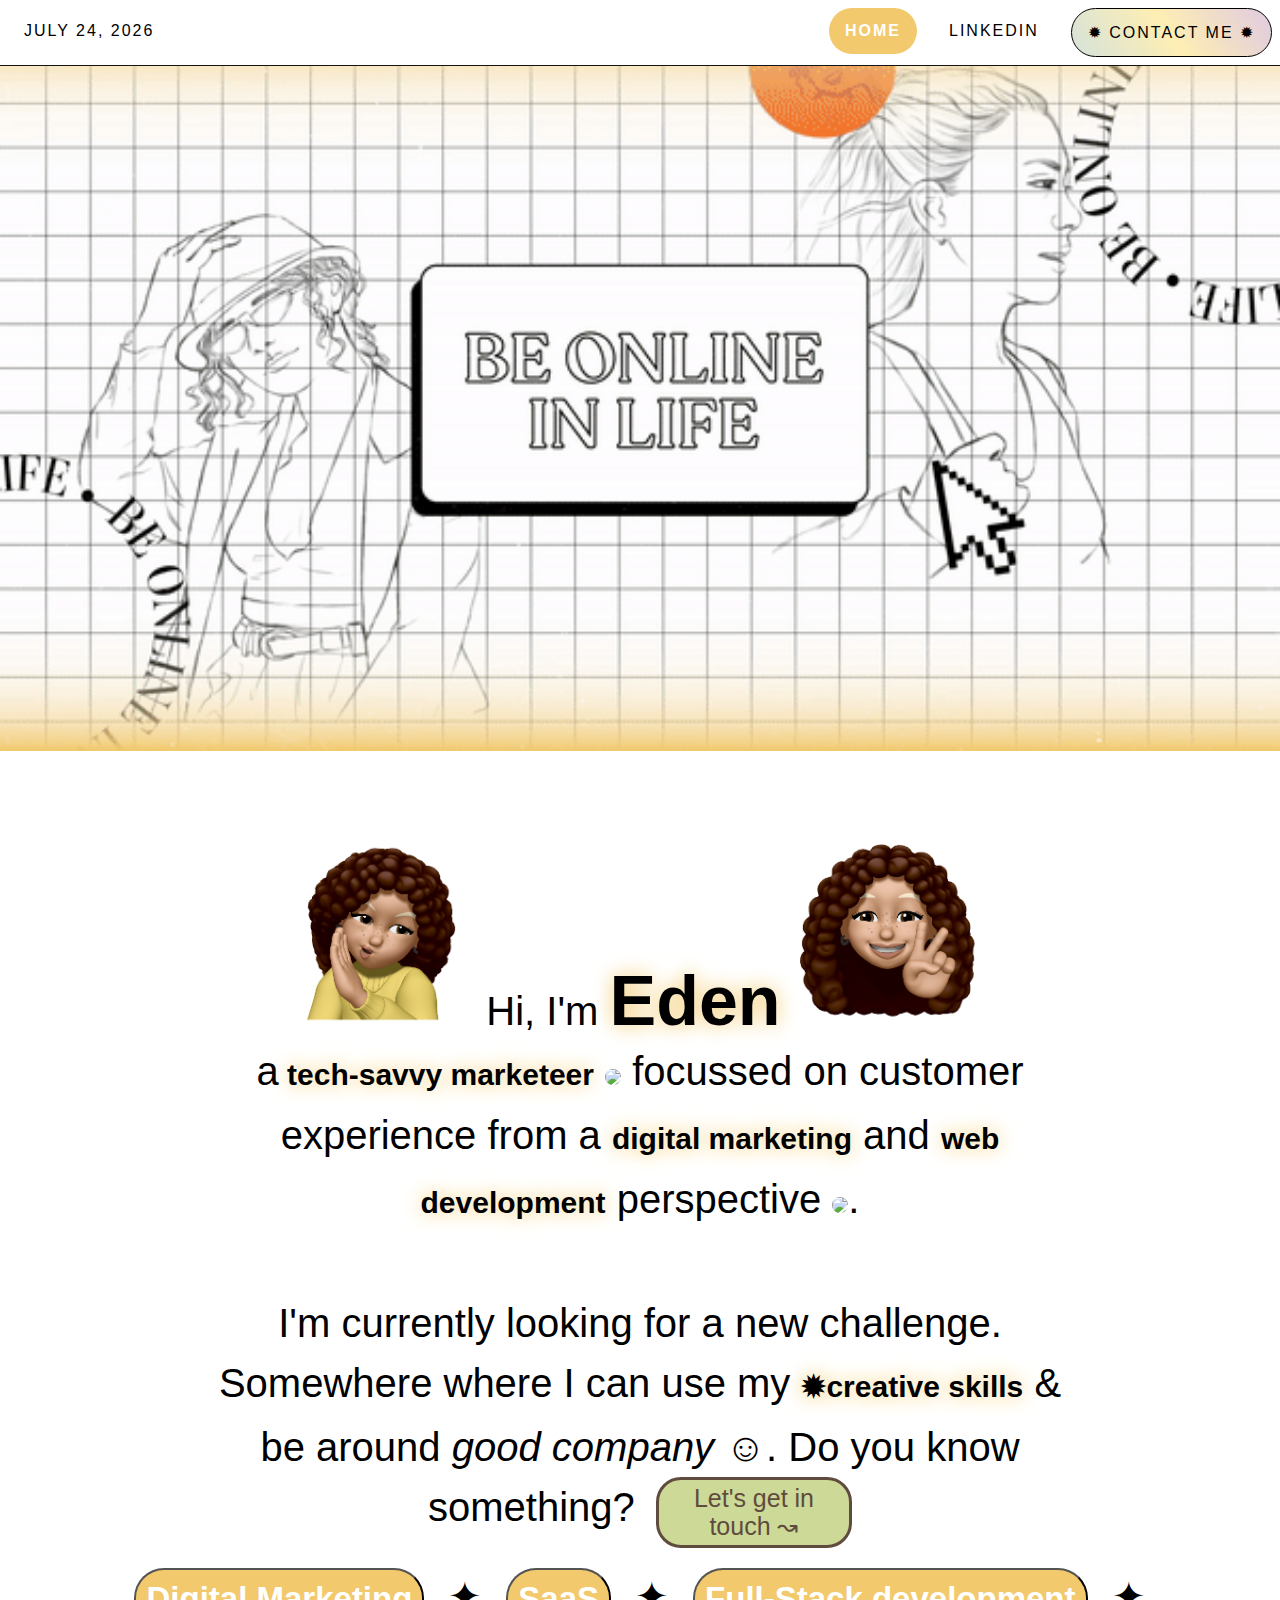
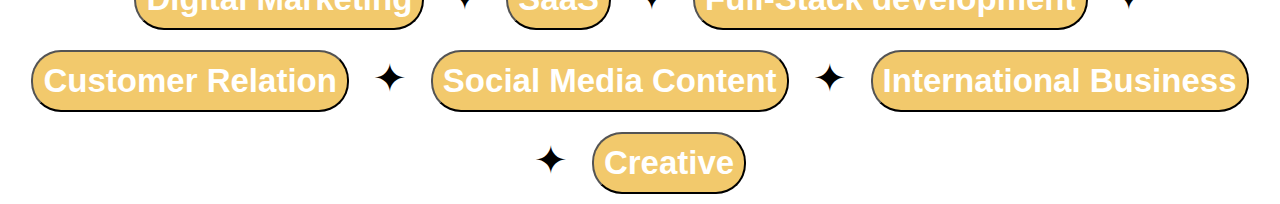
==== commit 658d0c2a: "fixing spacing and fonts etc" ====
--- a/index.html
+++ b/index.html
@@ -15,7 +15,7 @@
       <span class="menu-left" id="datetime"></span>
       <div class="topnav-right">
         <a class="active" href="#home">Home</a>
-        <a href="#search">Projects</a>
+        <a href="https://www.linkedin.com/in/eden-siregar/" target="_blank">LinkedIn</a>
         <a class="contact-button" href="#contact">✹ contact me ✹</a>
       </div>
     </div>
@@ -34,8 +34,7 @@
   </div>
   <div>
     <img class="img" src="img/ezgif.com-gif-maker.gif">
-  </div>
-  <!-- 1 -->
+  <!-- </div>
   <div class="position-relative marquee-container d-none d-sm-block">
     <div class="marquee d-flex justify-content-around">
       <span>Curious about my professional background?</span>
@@ -57,10 +56,10 @@
       <span>For collabs</span>
       <a class="bubble-link-arrow">Contac me</a>
     </div>
-  </div>
+  </div> -->
 
   <!-- 2 -->
-  <div class="openforwork-banner">
+  <!-- <div class="openforwork-banner">
     <div class="marquee d-flex justify-content-around">
       <span>OPEN FOR WORK</span>
       <a class="bubble-link-arrow">HIRE ME</a>
@@ -87,7 +86,7 @@
       <span>OPEN FOR WORK</span>
       <a class="bubble-link-arrow">HIRE ME</a>
     </div>
-  </div>
+  </div> -->
 
   <!-- <div>
         <p class="title">
@@ -117,15 +116,17 @@
   <div class="main-text-div">
     <div class="main-text-div-inner">
       <h1 class="main-text">
-        <div class="get-to-know-me"><img class="eden-emoji" src="img/yellow-emoji.png"> Hi, I'm <span class="edenname"> Eden  </span>   <img class="eden-emoji" src="img/peace-out-memoji.png"></div>
-        <span class="main-text-img-wrapper">a<b>tech-savvy marketeer</b>
+        <div class="get-to-know-me"><img class="eden-emoji" src="img/blondebrows.png"> Hi, I'm <span class="edenname"> Eden  </span>   <img class="eden-emoji" src="img/blondebrowseden.png"></div>
+        <span class="main-text-img-wrapper">a<b> tech-savvy marketeer</b>
           <img src="https://ilovecreatives.com/s/ilc-backhat-tiny-2022-01-29.jpg">
           <!-- Continue from class main-text-words-on-line-above -->
-          focussed on customer experience from a <b>full-stack developer</b> and <b>digital marketing</b> perspective <img src="https://ilovecreatives.com/s/ilc-backhat-tiny-2022-01-29.jpg">. <br><br>I'm currently looking for new
-          <span class="main-text-words-on-line-above">challenges. <br> Somewhere where I can use my</span> <a
-            href="https://ilovecreatives.com/course-directory"><b>✹creative skills</b></a> <em>&amp; good company</em> ☺︎. Do you know something?
+          focussed on customer experience from a <b>digital marketing</b> and <b>web development</b> perspective <img src="https://ilovecreatives.com/s/ilc-backhat-tiny-2022-01-29.jpg">. <br><br>I'm currently looking for a new
+          <span class="main-text-words-on-line-above">challenge. <br> Somewhere where I can use my</span> <a
+            href="https://ilovecreatives.com/course-directory"><b>✹creative skills</b></a> &amp; be around <em>good company</em> ☺︎. Do you know something?
           <div class="small-text">
-            <a href="www.google.com">Let's get in touch ↝</a>
+            <a href="https://www.linkedin.com/in/eden-siregar/" target="_blank">Let's get in touch ↝</a>
+          </div>
+
           </div>
       </h1>
       </span>
@@ -134,27 +135,26 @@
 
   <div class="buttons-symbols">
     <div class="button-symbol-item">
-      <button class="button4">Social Media</button>
+      <button class="btn">Digital Marketing</button>
     </div>
     <div class="symbol button-symbol-item">✦</div>
     <div class="button-symbol-item">
-      <button class="button4">Branding</button>
+      <button class="btn">SaaS</button>
     </div>
     <div  class="symbol button-symbol-item">✦</div>
     <div class="button-symbol-item">
-      <button class="button4">Ecommerce</button>
+      <button class="btn">Full-Stack development</button>
     </div>
     <div  class="symbol button-symbol-item">✦</div>
-    <div class="button-symbol-item"><button class="button4">Website</button></div>
+    <div class="button-symbol-item"><button class="btn">Customer Relation</button></div>
     <div  class="symbol button-symbol-item">✦</div>
-    <div class="button-symbol-item"><button class="button4">HTML</button></div>
+    <div class="button-symbol-item"><button class="btn">Social Media Content</button></div>
     <div  class="symbol button-symbol-item">✦</div>
-    <div class="button-symbol-item"><button class="button4">CSS</button></div>
+    <div class="button-symbol-item"><button class="btn">International Business</button></div>
     <div  class="symbol button-symbol-item">✦</div>
+    <div class="button-symbol-item"><button class="btn">Creative</button></div>
   </div>
 
-  
-  <div>work portfolio newspaper effect</div>
 
   </div>
   <!-- JS Files -->
--- a/css/style.css
+++ b/css/style.css
@@ -14,16 +14,6 @@
 
 /* Style the links inside the navigation bar */
 .topnav a {
-float: left;
-color: black;
-text-align: center;
-padding: 14px 16px;
-text-decoration: none;
-font-size: 16px;
-margin: 8px;
-}
-
-.topnav span {
   float: left;
   color: black;
   text-align: center;
@@ -31,44 +21,59 @@
   text-decoration: none;
   font-size: 16px;
   margin: 8px;
-  }
-
-  .contact-button {
-    background-image: linear-gradient(236deg, #e0cae2, #feeeb3 51%, #d5e2db);
-    border-style: solid;
-    border-width: 1px;
-    border-radius: 25px;
-    letter-spacing: 2px;
-    margin-right: 30px;
-  }
-
-  .contact-button:hover {
-    background-image: linear-gradient(236deg, #e0cae2, #feeeb3 51%, #d5e2db);
-    border-style: solid;
-    border-width: 1px;
-    border-radius: 25px;
-    letter-spacing: 2px;
-    font-weight: bold;
-  }
+}
+
+.topnav span {
+  float: left;
+  color: black;
+  text-align: center;
+  padding: 14px 16px;
+  text-decoration: none;
+  font-size: 16px;
+  margin: 8px;
+}
+
+.contact-button {
+  background-image: linear-gradient(236deg, #e0cae2, #feeeb3 51%, #d5e2db);
+  border-style: solid;
+  border-width: 1px;
+  border-radius: 25px;
+  letter-spacing: 2px;
+  margin-right: 30px;
+}
+
+.contact-button:hover {
+  background-image: none !important;
+  background-color: #604c3f;
+  cursor: pointer;
+  color: #ccd997;
+  border-style: solid;
+  border-width: 1px;
+  border-radius: 25px;
+  letter-spacing: 2px;
+  font-weight: bold;
+}
 
 /* Change the color of links on hover */
 .topnav a:hover {
-background-color: #ddd;
-color: white;
-border-radius: 25px;
+  background-color: #604c3f;
+  cursor: pointer;
+  color: #ccd997;
+  border-radius: 25px;
+  font-weight: bold;
 }
 
 /* Add a color to the active/current link */
 .topnav a.active {
-background-color: #f2c96c;
-color: white;
-font-weight: bold;
-border-radius: 25px;
+  background-color: #f2c96c;
+  color: white;
+  font-weight: bold;
+  border-radius: 25px;
 }
 
 /* Right-aligned section inside the top navigation */
 .topnav-right {
-float: right;
+  float: right;
 }
 
 
@@ -109,6 +114,7 @@
 .img {
   width: 100%;
   height: auto;
+  margin-top: 30px;
 }
 
 /* Main text */
@@ -136,9 +142,12 @@
   display: inline;
   text-align: center;
   font-weight: normal;
-}
-
-h1:first-child, h2:first-child, h3:first-child {
+  font-family: Arial, Helvetica, sans-serif;
+}
+
+h1:first-child,
+h2:first-child,
+h3:first-child {
   margin-top: 0;
 }
 
@@ -169,8 +178,8 @@
   display: inline-block;
   vertical-align: top;
   white-space: normal;
-  max-width: 100px;
-  font-size: 15px;
+  max-width: 180px;
+  font-size: 25px;
   line-height: 1.1em;
   transition: all ease-in-out 200ms;
   border: solid;
@@ -178,12 +187,16 @@
   padding: 5px;
   margin-left: 10px;
   cursor: pointer;
+  background-color: #ccd997;
+  color: #604c3f;
+
 }
 
 .small-text:hover {
-  background-color: #7a6151;
-  cursor: pointer;
-  color: white;
+  background-color: #604c3f;
+  cursor: pointer;
+  color: #ccd997;
+  font-weight: bold;
 }
 
 a {
@@ -195,7 +208,7 @@
   background-color: transparent;
 }
 
-.marquee-container {
+/* .marquee-container {
   height: 60px;
   font-size: 18px;
   font-family: sans-serif;
@@ -204,11 +217,11 @@
   border-bottom: solid 1px #131313;
   border-top: solid 7px #131313;
   margin-top: -10px;
-}
+} */
 
 .bubble-link-arrow {
   text-transform: uppercase;
-  border: solid 1px #131313;
+  border: solid 1px transparant;
   border-radius: 10px;
   margin-left: 5px;
   margin-right: 5px;
@@ -218,12 +231,12 @@
 }
 
 .bubble-link-arrow:hover {
-  background-color: #7a6151;
+  background-color: #604c3f;
   cursor: pointer;
   color: white;
 }
 
-  .marquee {
+/* .marquee {
     left: 100%;
     width: 100%;
     overflow: hidden;
@@ -237,29 +250,35 @@
   }
   b {
     padding-left: 10px;
-  }
-
-
-@keyframes marquee {
+  } */
+
+
+/* @keyframes marquee {
   0% {
     left: 100%;
   }
   100% {
     left: -100%
   }
-}
-
-.button4 {
-  background-color: white;
-  color: black;
-  border: 2px solid #000000;
+} */
+
+.btn {
+  background-color: #f2c96c;
+  color: white;
+  font-weight: bold;
+  font-size: 16px;
+  border-radius: 25px;
   border-radius: 30px;
   font-size: 40px;
-}
-
-.button4:hover {
-  background-color: #000000;
-  color: white
+  padding: 10px;
+  margin-top: 10px;
+  margin-bottom: 10px;
+}
+
+.btn:hover {
+  background-color: #604c3f;
+  cursor: pointer;
+  color: #ccd997;
 }
 
 .symbol {
@@ -278,7 +297,7 @@
   font-weight: bold;
 }
 
-.openforwork-banner {
+/* .openforwork-banner {
   left: 100%;
   width: 100%;
   height: 50px;
@@ -295,16 +314,127 @@
   line-height: 50px;
   border-bottom: solid 1px #131313;
   border-top: solid 1px #131313;
-}
+} */
 
 .buttons-symbols {
   position: relative;
   text-align: center;
+}
+
+
+
+@media only screen and (max-width: 1340px) {
+  .main-text-div {
+    padding-left: 15vw;
+    padding-right: 15vw;
+  }
+  .btn {
+    font-size: 33px;
+  }
+}
+@media only screen and (max-width: 1040px) {
+  .main-text-div {
+    padding-left: 5vw;
+    padding-right: 5vw;
+  }
+  .btn {
+    font-size: 27px;
+  }
+  .eden-emoji {
+    max-width: 150px;
+    max-height: 150px;
+  }
+}
+@media only screen and (max-width: 840px) {
+  .main-text-div {
+    padding-left: 5vw;
+    padding-right: 5vw;
+  }
+  .buttons-symbols {
+    top: 200px;
+  }
+  .btn {
+    font-size: 23px;
+  }
+  .topnav-right a {
+    font-size: 14px;
+  }
+  .eden-emoji {
+    max-width: 100px;
+    max-height: 100px;
+  }
+  .main-text-img-wrapper {
+    font-size: 22px;
+  }
+  .get-to-know-me {
+    font-size: 24px;
+  }
+  b {
+    font-size: 26px;
+  }
+  .edenname {
+    font-size: 28px;
+  }
+}
+@media only screen and (max-width: 700px) {
+  #datetime {
+    display: none;
+  }
+}
+@media only screen and (max-width: 640px) {
+  .main-text-div {
+    padding-left: 1.5vw;
+    padding-right: 1.5vw;
+  }
+  .buttons-symbols {
+    top: 250px;
+  }
+  .btn {
+    font-size: 18px;
+  }
+}
+@media only screen and (max-width: 545px) {
+  .main-text-div {
+    padding-left: 1.5vw;
+    padding-right: 1.5vw;
+  }
+  .topnav-right a {
+    font-size: 12px;
+  }
+  .buttons-symbols {
+    top: 300px;
+  }
+  .topnav-right a {
+    font-size: 12;
+  }
+}
+@media only screen and (max-width: 469px) {
+  .buttons-symbols {
+    top: 500px;
+  }
+}
+@media only screen and (max-width: 400px) {
+  .buttons-symbols {
+    top: 600px;
+  }
+  .topnav-right a {
+    font-size: 10px;
+  }
+}
+@media only screen and (max-width: 365px) {
+  .buttons-symbols {
+    top: 700px;
+  }
+  .topnav-right a {
+    font-size: 8px;
+  }
 }
 
 .button-symbol-item {
   display: inline-block;
   position: relative;
+  margin-left: 10px;
+  margin-right: 10px;
 }
 
 .eden-emoji {
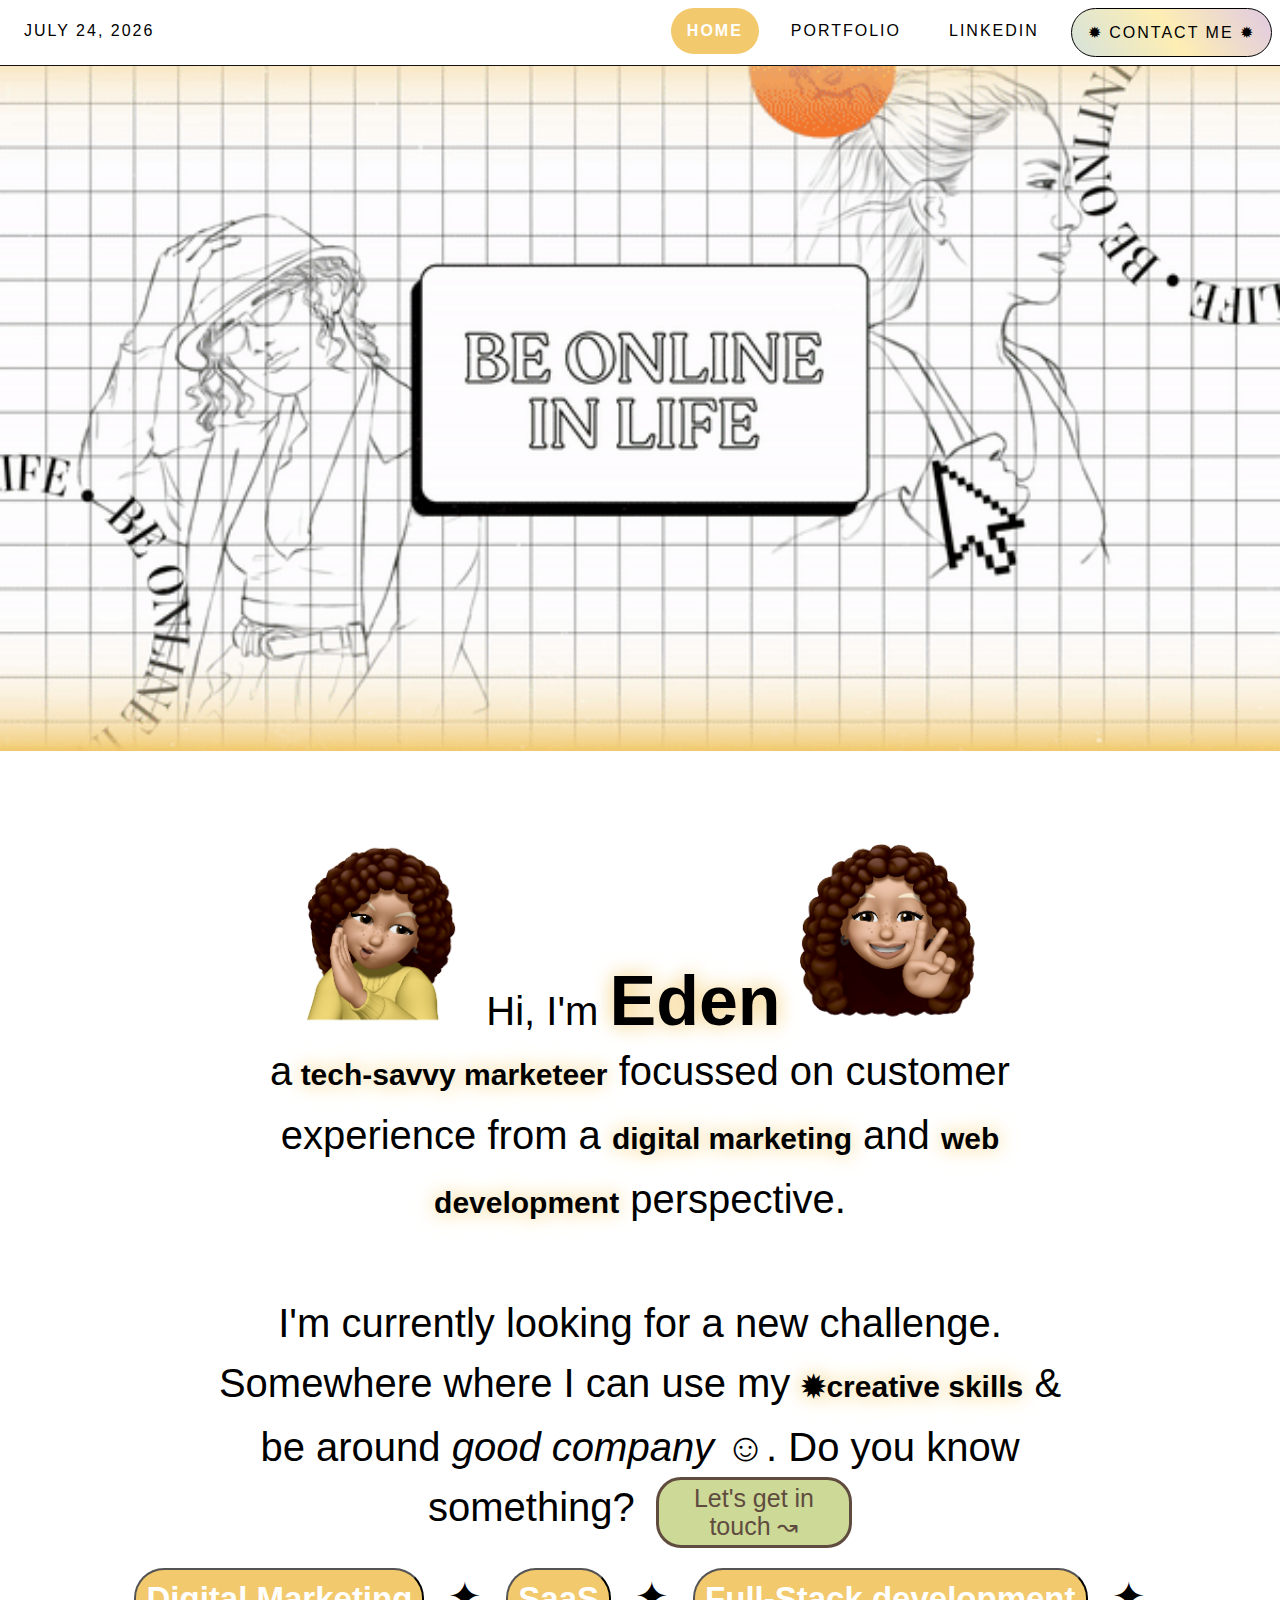
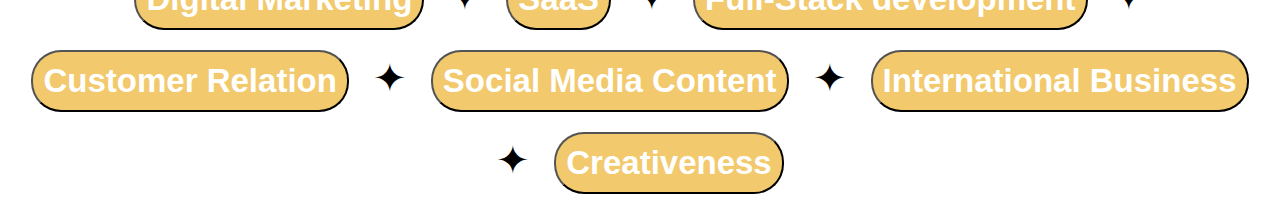
==== commit 840627f3: "finishing touches and clean up" ====
--- a/index.html
+++ b/index.html
@@ -11,123 +11,35 @@
 
 <body>
   <div class="container">
-    <div class="topnav">
+    <nav class="topnav">
       <span class="menu-left" id="datetime"></span>
       <div class="topnav-right">
         <a class="active" href="#home">Home</a>
+        <a href="https://edenonlife.mmm.page/" target="_blank">Portfolio</a>
         <a href="https://www.linkedin.com/in/eden-siregar/" target="_blank">LinkedIn</a>
-        <a class="contact-button" href="#contact">✹ contact me ✹</a>
+        <a class="contact-button" href="https://wa.me/31619981979" target="_blank">✹ contact me ✹</a>
       </div>
-    </div>
-    <!-- <nav>
-      <ul>
-        <li><span class="menu-left" id="datetime"></span></li>
-      </ul>
-      <ul>
-        <li><a class="menu-right" href="home">Home</a></li>
-        <li><a class="menu-right" href="projects">Projects</a></li>
-        <li><a class="menu-right" href="about">About</a></li>
-      </ul>
-    </nav> -->
+    </nav>
+
     <header>
+      <img class="img" src="img/ezgif.com-gif-maker.gif">
 
-  </div>
-  <div>
-    <img class="img" src="img/ezgif.com-gif-maker.gif">
-  <!-- </div>
-  <div class="position-relative marquee-container d-none d-sm-block">
-    <div class="marquee d-flex justify-content-around">
-      <span>Curious about my professional background?</span>
-      <a class="bubble-link-arrow">Check out my LinkedIn</a>
-      <span>Ready to start? No dancing around the bushes</span>
-      <a class="bubble-link-arrow">Get your estimate here</a>
-      <span>For collabs</span>
-      <a class="bubble-link-arrow">Contac me</a>
-      <span>Curious about my professional background?</span>
-      <a class="bubble-link-arrow">Check out my LinkedIn</a>
-      <span>Ready to start? No dancing around the bushes</span>
-      <a class="bubble-link-arrow">Get your estimate here</a>
-      <span>For collabs</span>
-      <a class="bubble-link-arrow">Contac me</a>
-      <span>Curious about my professional background?</span>
-      <a class="bubble-link-arrow">Check out my LinkedIn</a>
-      <span>Ready to start? No dancing around the bushes</span>
-      <a class="bubble-link-arrow">Get your estimate here</a>
-      <span>For collabs</span>
-      <a class="bubble-link-arrow">Contac me</a>
-    </div>
-  </div> -->
+    </header>
+    
+    <div class="main-text-div">
+      <div class="main-text-div-inner">
+        <h1 class="main-text">
+          <div class="get-to-know-me"><img class="eden-emoji" src="img/blondebrows.png"> Hi, I'm <span class="edenname">
+              Eden </span> <img class="eden-emoji" src="img/blondebrowseden.png"></div>
+          <span class="main-text-img-wrapper">a<b> tech-savvy marketeer</b> focussed on customer experience from a <b>digital marketing</b> and <b>web development</b> perspective.
+            <br><br>I'm currently looking for a new
+            <span class="main-text-words-on-line-above">challenge. <br> Somewhere where I can use my</span> <b>✹creative
+              skills</b></a> &amp; be around <em>good company</em> ☺︎. Do you know something?
+            <div class="small-text">
+              <a href="https://www.linkedin.com/in/eden-siregar/" target="_blank">Let's get in touch ↝</a>
+            </div>
 
-  <!-- 2 -->
-  <!-- <div class="openforwork-banner">
-    <div class="marquee d-flex justify-content-around">
-      <span>OPEN FOR WORK</span>
-      <a class="bubble-link-arrow">HIRE ME</a>
-      <span>OPEN FOR WORK</span>
-      <a class="bubble-link-arrow">HIRE ME</a>
-      <span>OPEN FOR WORK</span>
-      <a class="bubble-link-arrow">HIRE ME</a>
-      <span>OPEN FOR WORK</span>
-      <a class="bubble-link-arrow">HIRE ME</a>
-      <span>OPEN FOR WORK</span>
-      <a class="bubble-link-arrow">HIRE ME</a>
-      <span>OPEN FOR WORK</span>
-      <a class="bubble-link-arrow">HIRE ME</a>
-      <span>OPEN FOR WORK</span>
-      <a class="bubble-link-arrow">HIRE ME</a>
-      <span>OPEN FOR WORK</span>
-      <a class="bubble-link-arrow">HIRE ME</a>
-      <span>OPEN FOR WORK</span>
-      <a class="bubble-link-arrow">HIRE ME</a>
-      <span>OPEN FOR WORK</span>
-      <a class="bubble-link-arrow">HIRE ME</a>
-      <span>OPEN FOR WORK</span>
-      <a class="bubble-link-arrow">HIRE ME</a>
-      <span>OPEN FOR WORK</span>
-      <a class="bubble-link-arrow">HIRE ME</a>
-    </div>
-  </div> -->
-
-  <!-- <div>
-        <p class="title">
-          <span class="hi">Hi, I'm </span>
-        </p>
-      </div> -->
-  </header>
-  <!-- Main text -->
-  <!-- 
-      <div class="ilc-inline-text">
-        <div class="ilc-inline-text-info">
-          <h1 class="ilc-inline-text-name">For slashies
-            <span class="ilc-inline-text-img-wrapper" id="ilc-inline-text-img-wrapper-home-girl">
-              <img src="/s/ilc-backhat-tiny-2022-01-29.jpg">
-            </span>
-          looking for new <span class="ilc-words-on-line-above-a">paths &amp; to stack their digital</span> <a href="https://ilovecreatives.com/course-directory">✹creative skills</a> <em>alongside a good vibes community.</em></h1>
-          <div class="ilc-inline-text-small-text">
-            <a href="#home-creative-profiles">Explore our virtual world →</a>
-          </div>
-        </div>
       </div>
-
-
-     -->
-
-
-  <div class="main-text-div">
-    <div class="main-text-div-inner">
-      <h1 class="main-text">
-        <div class="get-to-know-me"><img class="eden-emoji" src="img/blondebrows.png"> Hi, I'm <span class="edenname"> Eden  </span>   <img class="eden-emoji" src="img/blondebrowseden.png"></div>
-        <span class="main-text-img-wrapper">a<b> tech-savvy marketeer</b>
-          <img src="https://ilovecreatives.com/s/ilc-backhat-tiny-2022-01-29.jpg">
-          <!-- Continue from class main-text-words-on-line-above -->
-          focussed on customer experience from a <b>digital marketing</b> and <b>web development</b> perspective <img src="https://ilovecreatives.com/s/ilc-backhat-tiny-2022-01-29.jpg">. <br><br>I'm currently looking for a new
-          <span class="main-text-words-on-line-above">challenge. <br> Somewhere where I can use my</span> <a
-            href="https://ilovecreatives.com/course-directory"><b>✹creative skills</b></a> &amp; be around <em>good company</em> ☺︎. Do you know something?
-          <div class="small-text">
-            <a href="https://www.linkedin.com/in/eden-siregar/" target="_blank">Let's get in touch ↝</a>
-          </div>
-
-          </div>
       </h1>
       </span>
     </div>
@@ -135,24 +47,37 @@
 
   <div class="buttons-symbols">
     <div class="button-symbol-item">
-      <button class="btn">Digital Marketing</button>
+      <a href="https://www.linkedin.com/in/eden-siregar/" target="_blank"><button class="btn">Digital
+          Marketing</button></a>
     </div>
     <div class="symbol button-symbol-item">✦</div>
     <div class="button-symbol-item">
-      <button class="btn">SaaS</button>
+      <a href="https://www.linkedin.com/in/eden-siregar/" target="_blank"><button class="btn">SaaS</button></a>
     </div>
-    <div  class="symbol button-symbol-item">✦</div>
+    <div class="symbol button-symbol-item">✦</div>
     <div class="button-symbol-item">
-      <button class="btn">Full-Stack development</button>
+      <a href="https://www.linkedin.com/in/eden-siregar/" target="_blank"><button class="btn">Full-Stack
+          development</button></a>
     </div>
-    <div  class="symbol button-symbol-item">✦</div>
-    <div class="button-symbol-item"><button class="btn">Customer Relation</button></div>
-    <div  class="symbol button-symbol-item">✦</div>
-    <div class="button-symbol-item"><button class="btn">Social Media Content</button></div>
-    <div  class="symbol button-symbol-item">✦</div>
-    <div class="button-symbol-item"><button class="btn">International Business</button></div>
-    <div  class="symbol button-symbol-item">✦</div>
-    <div class="button-symbol-item"><button class="btn">Creative</button></div>
+    <div class="symbol button-symbol-item">✦</div>
+    <div class="button-symbol-item">
+      <a href="https://www.linkedin.com/in/eden-siregar/" target="_blank"><button class="btn">Customer
+          Relation</button></a>
+    </div>
+    <div class="symbol button-symbol-item">✦</div>
+    <div class="button-symbol-item">
+      <a href="https://www.linkedin.com/in/eden-siregar/" target="_blank"><button class="btn">Social Media
+          Content</button></a>
+    </div>
+    <div class="symbol button-symbol-item">✦</div>
+    <div class="button-symbol-item">
+      <a href="https://www.linkedin.com/in/eden-siregar/" target="_blank"><button class="btn">International
+          Business</button></a>
+    </div>
+    <div class="symbol button-symbol-item">✦</div>
+    <div class="button-symbol-item">
+      <a href="https://www.linkedin.com/in/eden-siregar/" target="_blank"><button class="btn">Creativeness</button></a>
+    </div>
   </div>
 
 
--- a/css/style.css
+++ b/css/style.css
@@ -1,3 +1,10 @@
+
+/* Generic body styling */
+body {
+  margin: 0px;
+  background-color: white;
+}
+
 /* Add a black background color to the top navigation */
 .topnav {
   background-color: white;
@@ -33,6 +40,7 @@
   margin: 8px;
 }
 
+/* Contact button in menu bar */
 .contact-button {
   background-image: linear-gradient(236deg, #e0cae2, #feeeb3 51%, #d5e2db);
   border-style: solid;
@@ -76,14 +84,9 @@
   float: right;
 }
 
-
+/* Header top margin */
 header {
   margin-top: 0px;
-}
-
-body {
-  margin: 0px;
-  background-color: white;
 }
 
 .container {
@@ -208,17 +211,6 @@
   background-color: transparent;
 }
 
-/* .marquee-container {
-  height: 60px;
-  font-size: 18px;
-  font-family: sans-serif;
-  overflow: hidden;
-  line-height: 60px;
-  border-bottom: solid 1px #131313;
-  border-top: solid 7px #131313;
-  margin-top: -10px;
-} */
-
 .bubble-link-arrow {
   text-transform: uppercase;
   border: solid 1px transparant;
@@ -236,32 +228,6 @@
   color: white;
 }
 
-/* .marquee {
-    left: 100%;
-    width: 100%;
-    overflow: hidden;
-    position: absolute;
-    white-space: nowrap;
-    animation: marquee 30s linear infinite;
-  }
-
-  .marquee2 {
-    animation-delay: 15s;
-  }
-  b {
-    padding-left: 10px;
-  } */
-
-
-/* @keyframes marquee {
-  0% {
-    left: 100%;
-  }
-  100% {
-    left: -100%
-  }
-} */
-
 .btn {
   background-color: #f2c96c;
   color: white;
@@ -297,31 +263,43 @@
   font-weight: bold;
 }
 
-/* .openforwork-banner {
-  left: 100%;
-  width: 100%;
-  height: 50px;
-  overflow: hidden;
-  position: relative;
-  white-space: nowrap;
-  animation: marquee 100s linear infinite;
-  background-color: #cfda94;
-  text-align: center;
-  border-bottom: 1px;
-  font-size: 18px;
-  font-family: sans-serif;
-  font-weight: bold;
-  line-height: 50px;
-  border-bottom: solid 1px #131313;
-  border-top: solid 1px #131313;
-} */
-
 .buttons-symbols {
   position: relative;
   text-align: center;
 }
 
 
+.button-symbol-item {
+  display: inline-block;
+  position: relative;
+  margin-left: 10px;
+  margin-right: 10px;
+}
+
+.eden-emoji {
+  text-align: center;
+  height: 200px;
+}
+
+.get-to-know-me {
+  text-align: center;
+  margin-top: 50px;
+}
+
+.get-to-know-button {
+  background-image: linear-gradient(236deg, #e0cae2, #feeeb3 51%, #d5e2db);
+  border-style: solid;
+  border-width: 1px;
+  border-radius: 25px;
+  letter-spacing: 2px;
+  margin-right: 30px;
+  font-size: 30px;
+  text-align: center;
+  vertical-align: middle;
+  font-family: Arial, Helvetica, sans-serif;
+}
+
+/* Media Rules */
 
 @media only screen and (max-width: 1340px) {
   .main-text-div {
@@ -350,9 +328,6 @@
     padding-left: 5vw;
     padding-right: 5vw;
   }
-  .buttons-symbols {
-    top: 200px;
-  }
   .btn {
     font-size: 23px;
   }
@@ -380,19 +355,15 @@
   #datetime {
     display: none;
   }
-}
-@media only screen and (max-width: 640px) {
   .main-text-div {
     padding-left: 1.5vw;
     padding-right: 1.5vw;
   }
-  .buttons-symbols {
-    top: 250px;
-  }
   .btn {
     font-size: 18px;
   }
 }
+
 @media only screen and (max-width: 545px) {
   .main-text-div {
     padding-left: 1.5vw;
@@ -402,7 +373,7 @@
     font-size: 12px;
   }
   .buttons-symbols {
-    top: 300px;
+    top: 50px;
   }
   .topnav-right a {
     font-size: 12;
@@ -410,12 +381,12 @@
 }
 @media only screen and (max-width: 469px) {
   .buttons-symbols {
-    top: 500px;
+    top: 160px;
   }
 }
 @media only screen and (max-width: 400px) {
   .buttons-symbols {
-    top: 600px;
+    top: 220px;
   }
   .topnav-right a {
     font-size: 10px;
@@ -423,39 +394,17 @@
 }
 @media only screen and (max-width: 365px) {
   .buttons-symbols {
-    top: 700px;
+    top: 300px;
   }
   .topnav-right a {
     font-size: 8px;
   }
 }
-
-.button-symbol-item {
-  display: inline-block;
-  position: relative;
-  margin-left: 10px;
-  margin-right: 10px;
-}
-
-.eden-emoji {
-  text-align: center;
-  height: 200px;
-}
-
-.get-to-know-me {
-  text-align: center;
-  margin-top: 50px;
-}
-
-.get-to-know-button {
-  background-image: linear-gradient(236deg, #e0cae2, #feeeb3 51%, #d5e2db);
-  border-style: solid;
-  border-width: 1px;
-  border-radius: 25px;
-  letter-spacing: 2px;
-  margin-right: 30px;
-  font-size: 30px;
-  text-align: center;
-  vertical-align: middle;
-  font-family: Arial, Helvetica, sans-serif;
+@media only screen and (max-width: 300px) {
+  .buttons-symbols {
+    top: 350px;
+  }
+  .topnav-right a {
+    font-size: 8px;
+  }
 }